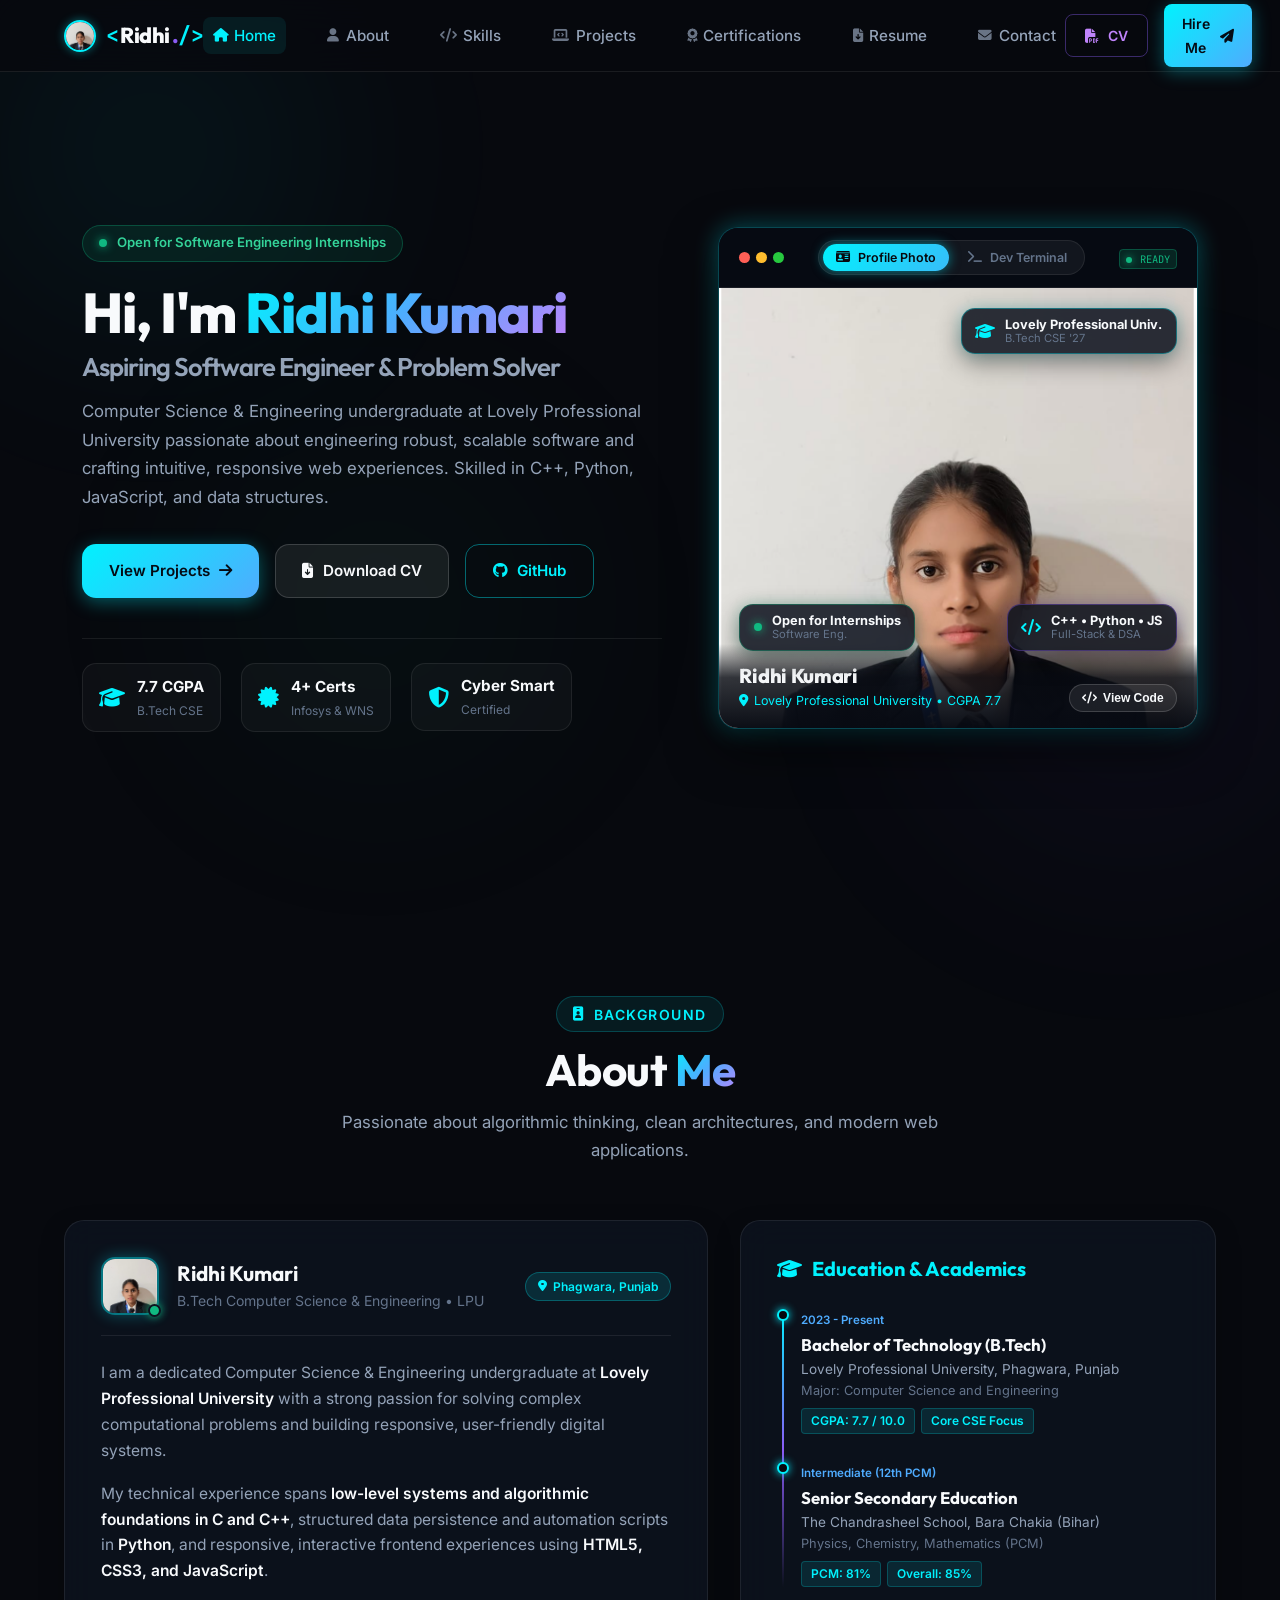
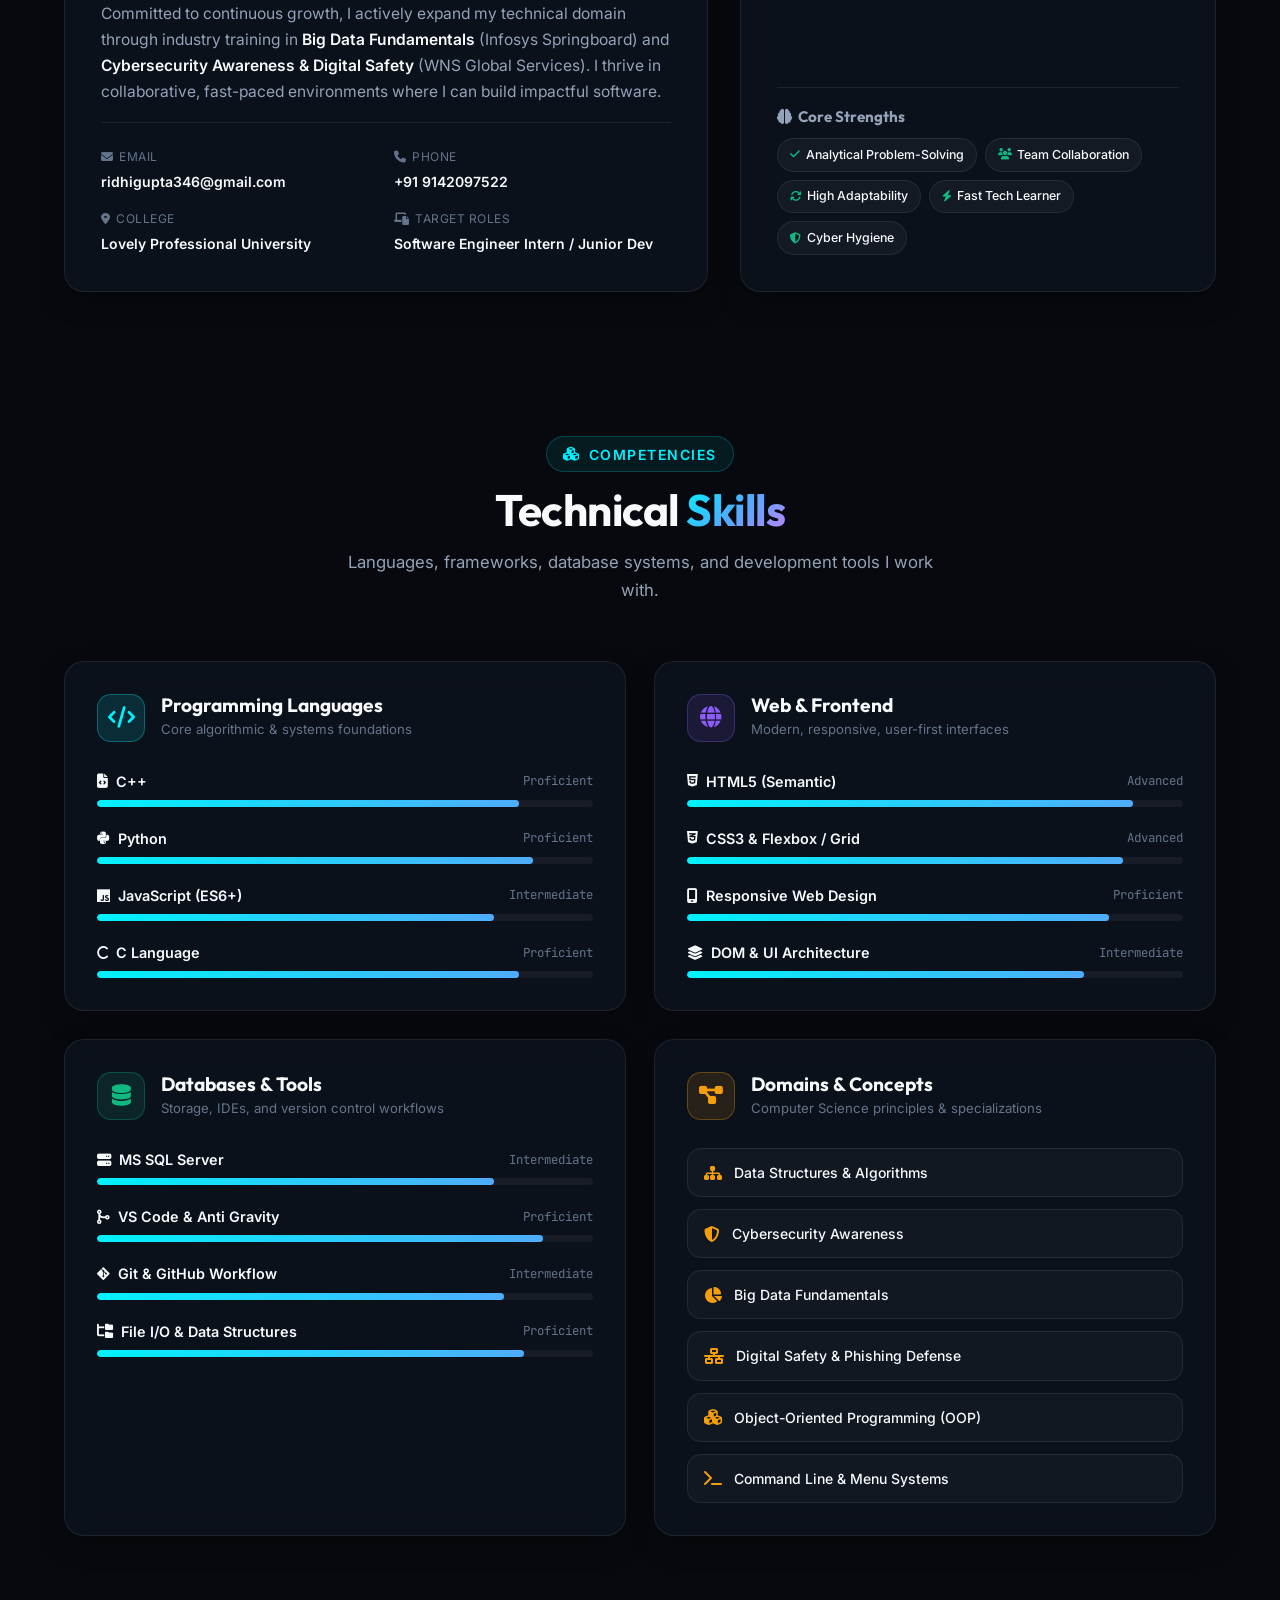
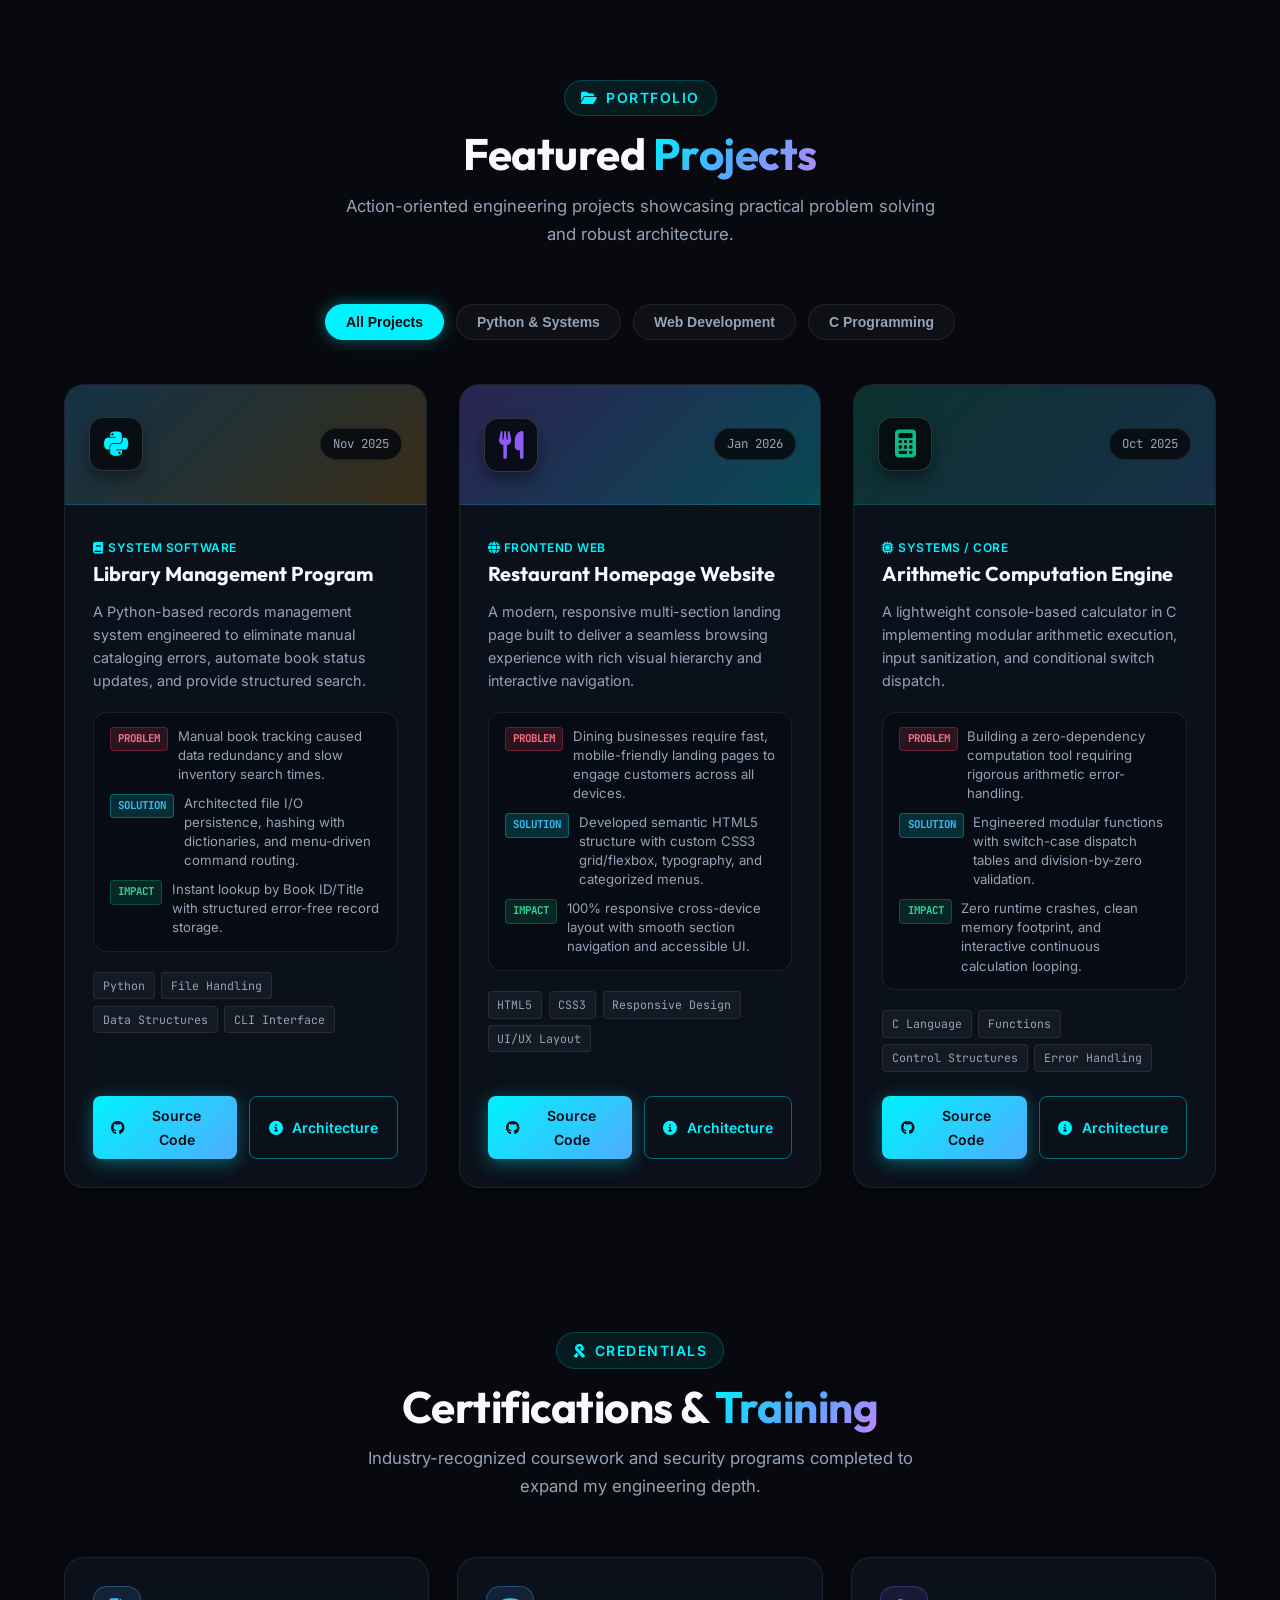
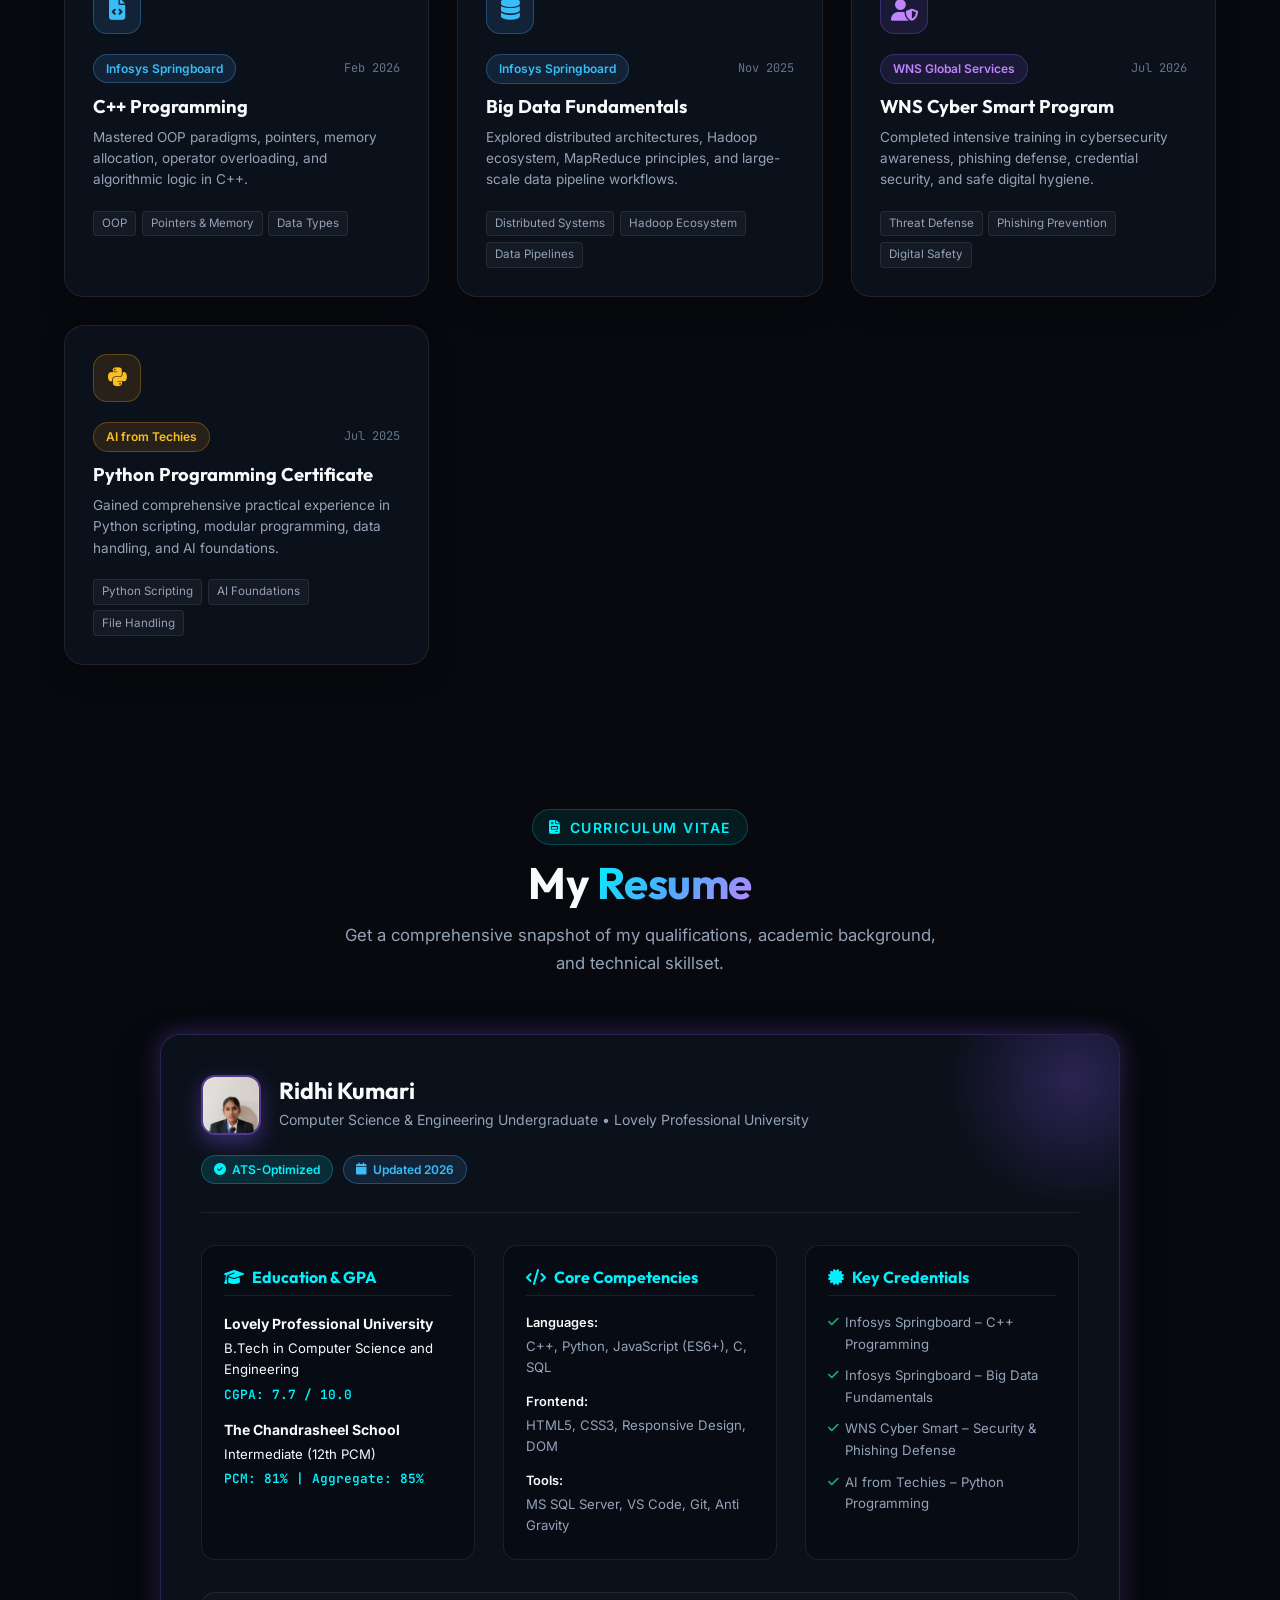
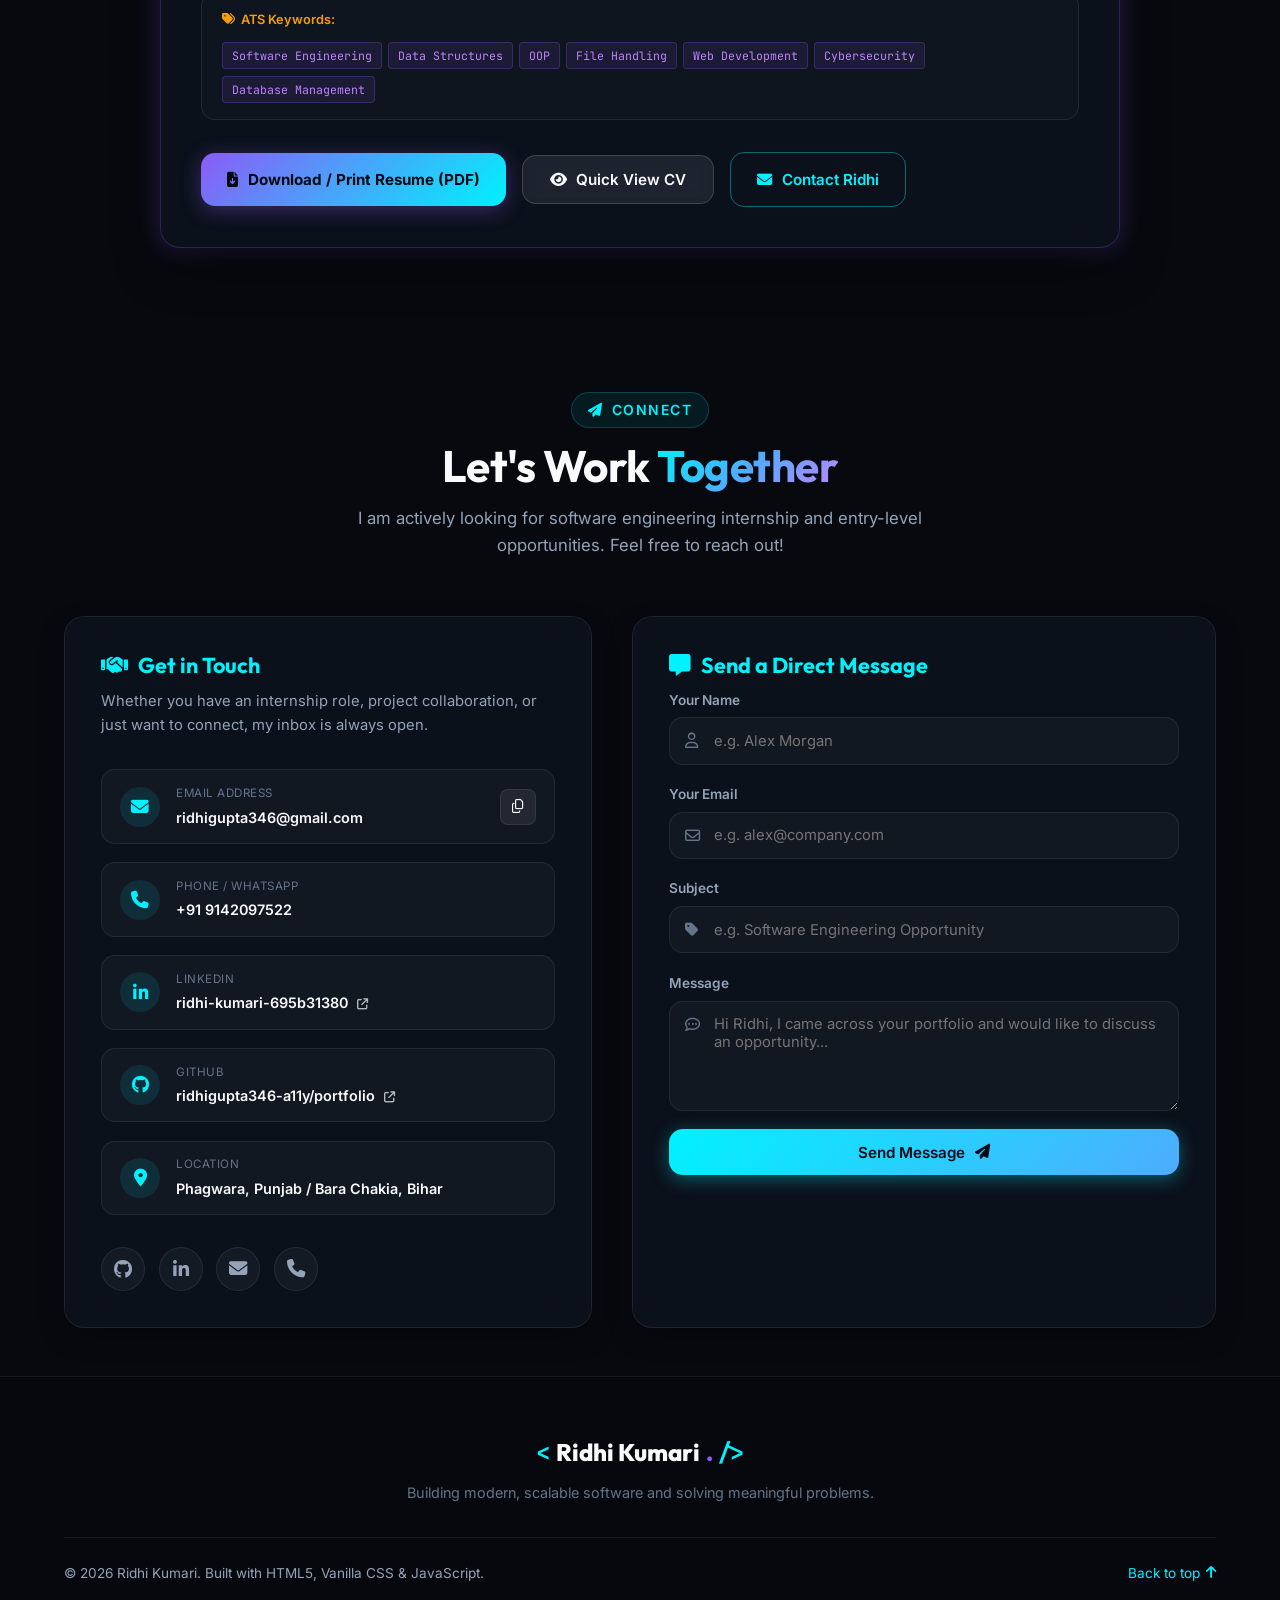
==== index.html @ 514bfafe "Add files via upload" ====
<!DOCTYPE html>
<html lang="en">
<head>
  <meta charset="UTF-8" />
  <meta name="viewport" content="width=device-width, initial-scale=1.0" />
  <title>Ridhi Kumari | Software Engineer & CSE Undergraduate</title>
  <meta name="description" content="Portfolio of Ridhi Kumari - Computer Science & Engineering student, Full-Stack Developer, and Problem Solver skilled in C++, Python, JavaScript, and Web Engineering." />
  <meta name="keywords" content="Ridhi Kumari, Software Engineer, Web Developer, CSE Portfolio, C++, Python, JavaScript, Lovely Professional University" />
  <meta name="author" content="Ridhi Kumari" />

  <!-- Open Graph Meta Tags -->
  <meta property="og:title" content="Ridhi Kumari | Software Engineer & CSE Undergraduate" />
  <meta property="og:description" content="Explore projects, skills, and certifications of Ridhi Kumari - Aspiring Software Engineer & Full-Stack Developer." />
  <meta property="og:type" content="website" />
  <meta property="og:url" content="https://github.com/ridhigupta346-a11y/portfolio" />

  <!-- Google Fonts: Inter, Outfit, JetBrains Mono -->
  <link rel="preconnect" href="https://fonts.googleapis.com" />
  <link rel="preconnect" href="https://fonts.gstatic.com" crossorigin />
  <link href="https://fonts.googleapis.com/css2?family=Inter:wght@300;400;500;600;700&family=JetBrains+Mono:wght@400;500;600&family=Outfit:wght@500;600;700;800&display=swap" rel="stylesheet" />

  <!-- Font Awesome Icons for Tech & UI -->
  <link rel="stylesheet" href="https://cdnjs.cloudflare.com/ajax/libs/font-awesome/6.5.1/css/all.min.css" />

  <!-- Main Stylesheet -->
  <link rel="stylesheet" href="styles.css" />
</head>
<body>
  <!-- Ambient Gradient Background Glows -->
  <div class="ambient-glow glow-1"></div>
  <div class="ambient-glow glow-2"></div>
  <div class="ambient-glow glow-3"></div>

  <!-- Header / Navigation -->
  <header class="header" id="header">
    <nav class="nav container">
      <a href="#hero" class="nav-logo">
        <div class="nav-avatar-wrap">
          <img src="ridhi-profile.png" alt="Ridhi Kumari" class="nav-logo-avatar" />
        </div>
        <span class="logo-bracket">&lt;</span>
        <span class="logo-name">Ridhi</span>
        <span class="logo-dot">.</span>
        <span class="logo-bracket">/&gt;</span>
      </a>

      <div class="nav-menu" id="nav-menu">
        <ul class="nav-list">
          <li class="nav-item"><a href="#hero" class="nav-link active"><i class="fa-solid fa-house"></i> Home</a></li>
          <li class="nav-item"><a href="#about" class="nav-link"><i class="fa-solid fa-user"></i> About</a></li>
          <li class="nav-item"><a href="#skills" class="nav-link"><i class="fa-solid fa-code"></i> Skills</a></li>
          <li class="nav-item"><a href="#projects" class="nav-link"><i class="fa-solid fa-laptop-code"></i> Projects</a></li>
          <li class="nav-item"><a href="#certifications" class="nav-link"><i class="fa-solid fa-award"></i> Certifications</a></li>
          <li class="nav-item"><a href="#resume" class="nav-link"><i class="fa-solid fa-file-arrow-down"></i> Resume</a></li>
          <li class="nav-item"><a href="#contact" class="nav-link"><i class="fa-solid fa-envelope"></i> Contact</a></li>
        </ul>
        <div class="nav-close" id="nav-close">
          <i class="fa-solid fa-xmark"></i>
        </div>
      </div>

      <div class="nav-actions">
        <a href="#resume" class="btn btn-sm btn-outline nav-resume-btn">
          <i class="fa-solid fa-file-pdf"></i>
          <span>CV</span>
        </a>
        <a href="#contact" class="btn btn-sm btn-primary header-cta">
          <span>Hire Me</span>
          <i class="fa-solid fa-paper-plane"></i>
        </a>
        <button class="nav-toggle" id="nav-toggle" aria-label="Toggle navigation">
          <i class="fa-solid fa-bars-staggered"></i>
        </button>
      </div>
    </nav>
  </header>

  <main id="main">
    <!-- Hero Section -->
    <section class="hero section" id="hero">
      <div class="container hero-container grid">
        <div class="hero-content">
          <div class="hero-badge animate-fade-in">
            <span class="pulse-dot"></span>
            <span>Open for Software Engineering Internships</span>
          </div>

          <h1 class="hero-title animate-fade-in-up">
            Hi, I'm <span class="gradient-text">Ridhi Kumari</span><br />
            <span class="hero-subtitle">Aspiring Software Engineer & Problem Solver</span>
          </h1>

          <p class="hero-description animate-fade-in-up delay-1">
            Computer Science & Engineering undergraduate at Lovely Professional University passionate about engineering robust, scalable software and crafting intuitive, responsive web experiences. Skilled in C++, Python, JavaScript, and data structures.
          </p>

          <div class="hero-cta-group animate-fade-in-up delay-2">
            <a href="#projects" class="btn btn-primary">
              <span>View Projects</span>
              <i class="fa-solid fa-arrow-right"></i>
            </a>
            <a href="#resume" class="btn btn-secondary">
              <i class="fa-solid fa-file-arrow-down"></i>
              <span>Download CV</span>
            </a>
            <a href="https://github.com/ridhigupta346-a11y/portfolio" target="_blank" rel="noopener noreferrer" class="btn btn-outline">
              <i class="fa-brands fa-github"></i>
              <span>GitHub</span>
            </a>
          </div>

          <!-- Quick Stat Mini-Cards -->
          <div class="hero-stats-strip animate-fade-in-up delay-3">
            <div class="stat-pill">
              <i class="fa-solid fa-graduation-cap"></i>
              <div>
                <strong>7.7 CGPA</strong>
                <span>B.Tech CSE</span>
              </div>
            </div>
            <div class="stat-pill">
              <i class="fa-solid fa-certificate"></i>
              <div>
                <strong>4+ Certs</strong>
                <span>Infosys & WNS</span>
              </div>
            </div>
            <div class="stat-pill">
              <i class="fa-solid fa-shield-halved"></i>
              <div>
                <strong>Cyber Smart</strong>
                <span>Certified</span>
              </div>
            </div>
          </div>
        </div>

        <!-- Hero Interactive Showcase: Profile Photo & Dev Terminal -->
        <div class="hero-visual animate-fade-in-right">
          <div class="hero-showcase-container glass-panel">
            <div class="showcase-header">
              <div class="terminal-dots">
                <span class="dot red"></span>
                <span class="dot yellow"></span>
                <span class="dot green"></span>
              </div>
              <div class="showcase-tabs" role="tablist">
                <button class="showcase-tab-btn active" id="tab-btn-photo" type="button" role="tab" aria-selected="true" aria-controls="tab-content-photo">
                  <i class="fa-solid fa-id-card"></i> Profile Photo
                </button>
                <button class="showcase-tab-btn" id="tab-btn-code" type="button" role="tab" aria-selected="false" aria-controls="tab-content-code">
                  <i class="fa-solid fa-terminal"></i> Dev Terminal
                </button>
              </div>
              <div class="terminal-action">
                <span class="status-indicator"><span class="pulse-dot-sm"></span> READY</span>
              </div>
            </div>

            <!-- Tab 1: Profile Photo Presentation (Active by default) -->
            <div class="showcase-tab-content active" id="tab-content-photo" role="tabpanel">
              <div class="hero-portrait-frame">
                <div class="portrait-glow-halo"></div>
                <img 
                  src="ridhi-profile.png" 
                  alt="Ridhi Kumari - Computer Science & Engineering Undergraduate at Lovely Professional University" 
                  class="hero-portrait-img"
                  fetchpriority="high"
                  width="483"
                  height="822"
                />

                <!-- Floating Badges -->
                <div class="hero-float-badge badge-top-right">
                  <i class="fa-solid fa-graduation-cap"></i>
                  <div>
                    <strong>Lovely Professional Univ.</strong>
                    <span>B.Tech CSE '27</span>
                  </div>
                </div>

                <div class="hero-float-badge badge-bottom-left">
                  <span class="pulse-dot"></span>
                  <div>
                    <strong>Open for Internships</strong>
                    <span>Software Eng.</span>
                  </div>
                </div>

                <div class="hero-float-badge badge-bottom-right">
                  <i class="fa-solid fa-code"></i>
                  <div>
                    <strong>C++ • Python • JS</strong>
                    <span>Full-Stack & DSA</span>
                  </div>
                </div>

                <!-- Bottom Gradient Nameplate -->
                <div class="portrait-bottom-info">
                  <div class="portrait-info-text">
                    <h3 class="portrait-name">Ridhi Kumari</h3>
                    <p class="portrait-subtitle"><i class="fa-solid fa-location-dot"></i> Lovely Professional University • CGPA 7.7</p>
                  </div>
                  <div class="portrait-actions">
                    <button type="button" class="btn-switch-terminal" id="btn-quick-terminal" title="Switch to Dev Terminal">
                      <i class="fa-solid fa-code"></i> <span>View Code</span>
                    </button>
                  </div>
                </div>
              </div>
            </div>

            <!-- Tab 2: Terminal Card -->
            <div class="showcase-tab-content" id="tab-content-code" role="tabpanel">
              <div class="terminal-body">
                <div class="code-line"><span class="code-keyword">class</span> <span class="code-class">SoftwareEngineer</span>:</div>
                <div class="code-line indent-1"><span class="code-keyword">def</span> <span class="code-func">__init__</span>(<span class="code-param">self</span>):</div>
                <div class="code-line indent-2"><span class="code-param">self</span>.name = <span class="code-str">"Ridhi Kumari"</span></div>
                <div class="code-line indent-2"><span class="code-param">self</span>.role = <span class="code-str">"CSE Undergrad & Dev"</span></div>
                <div class="code-line indent-2"><span class="code-param">self</span>.university = <span class="code-str">"Lovely Professional University"</span></div>
                <div class="code-line indent-2"><span class="code-param">self</span>.cgpa = <span class="code-num">7.7</span></div>
                <div class="code-line indent-2"><span class="code-param">self</span>.core_stack = [</div>
                <div class="code-line indent-3"><span class="code-str">"C++"</span>, <span class="code-str">"Python"</span>, <span class="code-str">"JavaScript"</span>, <span class="code-str">"C"</span>, <span class="code-str">"SQL"</span></div>
                <div class="code-line indent-2">]</div>
                <div class="code-line indent-2"><span class="code-param">self</span>.interests = [</div>
                <div class="code-line indent-3"><span class="code-str">"Full-Stack Web"</span>, <span class="code-str">"Data Structures"</span>, <span class="code-str">"Cybersecurity"</span></div>
                <div class="code-line indent-2">]</div>
                <div class="code-line indent-2"><span class="code-param">self</span>.open_for_work = <span class="code-bool">True</span></div>
                <br />
                <div class="code-line indent-1"><span class="code-keyword">def</span> <span class="code-func">get_status</span>(<span class="code-param">self</span>):</div>
                <div class="code-line indent-2"><span class="code-keyword">return</span> <span class="code-str">"Building scalable solutions & ready to make an impact!"</span></div>
                <br />
                <div class="code-line"><span class="code-comment"># Output:</span></div>
                <div class="terminal-output">
                  <span class="terminal-prompt">&gt;&gt;&gt;</span> <span class="typing-text" id="typing-text">Ridhi.get_status()</span>
                </div>
              </div>
            </div>
          </div>
        </div>
      </div>
    </section>

    <!-- About Me Section -->
    <section class="about section" id="about">
      <div class="container">
        <div class="section-header text-center">
          <span class="section-subtitle"><i class="fa-solid fa-id-badge"></i> Background</span>
          <h2 class="section-title">About <span class="gradient-text">Me</span></h2>
          <p class="section-desc">Passionate about algorithmic thinking, clean architectures, and modern web applications.</p>
        </div>

        <div class="about-container grid">
          <!-- About Text Story -->
          <div class="about-card glass-panel">
            <div class="about-header-highlight">
              <div class="about-avatar-wrapper">
                <div class="about-avatar-img-wrap">
                  <img src="ridhi-profile.png" alt="Ridhi Kumari" class="about-avatar-img" loading="lazy" />
                  <span class="avatar-status-badge" title="Open to Opportunities"></span>
                </div>
                <div>
                  <h3 class="about-name">Ridhi Kumari</h3>
                  <p class="about-tagline">B.Tech Computer Science & Engineering • LPU</p>
                </div>
              </div>
              <span class="badge badge-accent"><i class="fa-solid fa-location-dot"></i> Phagwara, Punjab</span>
            </div>

            <div class="about-text">
              <p>
                I am a dedicated Computer Science & Engineering undergraduate at <strong>Lovely Professional University</strong> with a strong passion for solving complex computational problems and building responsive, user-friendly digital systems.
              </p>
              <p>
                My technical experience spans <strong>low-level systems and algorithmic foundations in C and C++</strong>, structured data persistence and automation scripts in <strong>Python</strong>, and responsive, interactive frontend experiences using <strong>HTML5, CSS3, and JavaScript</strong>.
              </p>
              <p>
                Committed to continuous growth, I actively expand my technical domain through industry training in <strong>Big Data Fundamentals</strong> (Infosys Springboard) and <strong>Cybersecurity Awareness & Digital Safety</strong> (WNS Global Services). I thrive in collaborative, fast-paced environments where I can build impactful software.
              </p>
            </div>

            <div class="about-meta-grid">
              <div class="meta-item">
                <span class="meta-label"><i class="fa-solid fa-envelope"></i> Email</span>
                <span class="meta-val">ridhigupta346@gmail.com</span>
              </div>
              <div class="meta-item">
                <span class="meta-label"><i class="fa-solid fa-phone"></i> Phone</span>
                <span class="meta-val">+91 9142097522</span>
              </div>
              <div class="meta-item">
                <span class="meta-label"><i class="fa-solid fa-location-dot"></i> College</span>
                <span class="meta-val">Lovely Professional University</span>
              </div>
              <div class="meta-item">
                <span class="meta-label"><i class="fa-solid fa-laptop-file"></i> Target Roles</span>
                <span class="meta-val">Software Engineer Intern / Junior Dev</span>
              </div>
            </div>
          </div>

          <!-- Education & Academic Track Card -->
          <div class="education-card glass-panel">
            <h3 class="card-heading"><i class="fa-solid fa-graduation-cap"></i> Education & Academics</h3>

            <div class="timeline">
              <!-- LPU -->
              <div class="timeline-item">
                <div class="timeline-dot"></div>
                <div class="timeline-content">
                  <div class="timeline-badge">2023 - Present</div>
                  <h4 class="timeline-title">Bachelor of Technology (B.Tech)</h4>
                  <p class="timeline-institution">Lovely Professional University, Phagwara, Punjab</p>
                  <p class="timeline-major">Major: Computer Science and Engineering</p>
                  <div class="timeline-highlight">
                    <span class="pill-highlight">CGPA: 7.7 / 10.0</span>
                    <span class="pill-highlight">Core CSE Focus</span>
                  </div>
                </div>
              </div>

              <!-- School -->
              <div class="timeline-item">
                <div class="timeline-dot"></div>
                <div class="timeline-content">
                  <div class="timeline-badge">Intermediate (12th PCM)</div>
                  <h4 class="timeline-title">Senior Secondary Education</h4>
                  <p class="timeline-institution">The Chandrasheel School, Bara Chakia (Bihar)</p>
                  <p class="timeline-major">Physics, Chemistry, Mathematics (PCM)</p>
                  <div class="timeline-highlight">
                    <span class="pill-highlight">PCM: 81%</span>
                    <span class="pill-highlight">Overall: 85%</span>
                  </div>
                </div>
              </div>
            </div>

            <!-- Soft Skills Pills -->
            <div class="soft-skills-section">
              <h4 class="subheading"><i class="fa-solid fa-brain"></i> Core Strengths</h4>
              <div class="pill-group">
                <span class="skill-pill"><i class="fa-solid fa-check"></i> Analytical Problem-Solving</span>
                <span class="skill-pill"><i class="fa-solid fa-users"></i> Team Collaboration</span>
                <span class="skill-pill"><i class="fa-solid fa-arrows-rotate"></i> High Adaptability</span>
                <span class="skill-pill"><i class="fa-solid fa-bolt"></i> Fast Tech Learner</span>
                <span class="skill-pill"><i class="fa-solid fa-shield-halved"></i> Cyber Hygiene</span>
              </div>
            </div>
          </div>
        </div>
      </div>
    </section>

    <!-- Tech Stack Section -->
    <section class="skills section" id="skills">
      <div class="container">
        <div class="section-header text-center">
          <span class="section-subtitle"><i class="fa-solid fa-cubes"></i> Competencies</span>
          <h2 class="section-title">Technical <span class="gradient-text">Skills</span></h2>
          <p class="section-desc">Languages, frameworks, database systems, and development tools I work with.</p>
        </div>

        <div class="skills-grid">
          <!-- Programming Languages -->
          <div class="skill-category-card glass-panel">
            <div class="category-header">
              <div class="category-icon icon-cyan">
                <i class="fa-solid fa-code"></i>
              </div>
              <div>
                <h3 class="category-title">Programming Languages</h3>
                <p class="category-desc">Core algorithmic & systems foundations</p>
              </div>
            </div>

            <div class="skill-items">
              <div class="skill-item">
                <div class="skill-info">
                  <span class="skill-name"><i class="fa-solid fa-file-code"></i> C++</span>
                  <span class="skill-level">Proficient</span>
                </div>
                <div class="skill-progress-bg">
                  <div class="skill-progress-bar" style="width: 85%;"></div>
                </div>
              </div>

              <div class="skill-item">
                <div class="skill-info">
                  <span class="skill-name"><i class="fa-brands fa-python"></i> Python</span>
                  <span class="skill-level">Proficient</span>
                </div>
                <div class="skill-progress-bg">
                  <div class="skill-progress-bar" style="width: 88%;"></div>
                </div>
              </div>

              <div class="skill-item">
                <div class="skill-info">
                  <span class="skill-name"><i class="fa-brands fa-js"></i> JavaScript (ES6+)</span>
                  <span class="skill-level">Intermediate</span>
                </div>
                <div class="skill-progress-bg">
                  <div class="skill-progress-bar" style="width: 80%;"></div>
                </div>
              </div>

              <div class="skill-item">
                <div class="skill-info">
                  <span class="skill-name"><i class="fa-solid fa-c"></i> C Language</span>
                  <span class="skill-level">Proficient</span>
                </div>
                <div class="skill-progress-bg">
                  <div class="skill-progress-bar" style="width: 85%;"></div>
                </div>
              </div>
            </div>
          </div>

          <!-- Web Development & UI/UX -->
          <div class="skill-category-card glass-panel">
            <div class="category-header">
              <div class="category-icon icon-violet">
                <i class="fa-solid fa-globe"></i>
              </div>
              <div>
                <h3 class="category-title">Web & Frontend</h3>
                <p class="category-desc">Modern, responsive, user-first interfaces</p>
              </div>
            </div>

            <div class="skill-items">
              <div class="skill-item">
                <div class="skill-info">
                  <span class="skill-name"><i class="fa-brands fa-html5"></i> HTML5 (Semantic)</span>
                  <span class="skill-level">Advanced</span>
                </div>
                <div class="skill-progress-bg">
                  <div class="skill-progress-bar" style="width: 90%;"></div>
                </div>
              </div>

              <div class="skill-item">
                <div class="skill-info">
                  <span class="skill-name"><i class="fa-brands fa-css3-alt"></i> CSS3 & Flexbox / Grid</span>
                  <span class="skill-level">Advanced</span>
                </div>
                <div class="skill-progress-bg">
                  <div class="skill-progress-bar" style="width: 88%;"></div>
                </div>
              </div>

              <div class="skill-item">
                <div class="skill-info">
                  <span class="skill-name"><i class="fa-solid fa-mobile-screen"></i> Responsive Web Design</span>
                  <span class="skill-level">Proficient</span>
                </div>
                <div class="skill-progress-bg">
                  <div class="skill-progress-bar" style="width: 85%;"></div>
                </div>
              </div>

              <div class="skill-item">
                <div class="skill-info">
                  <span class="skill-name"><i class="fa-solid fa-layer-group"></i> DOM & UI Architecture</span>
                  <span class="skill-level">Intermediate</span>
                </div>
                <div class="skill-progress-bg">
                  <div class="skill-progress-bar" style="width: 80%;"></div>
                </div>
              </div>
            </div>
          </div>

          <!-- Database & Developer Tools -->
          <div class="skill-category-card glass-panel">
            <div class="category-header">
              <div class="category-icon icon-emerald">
                <i class="fa-solid fa-database"></i>
              </div>
              <div>
                <h3 class="category-title">Databases & Tools</h3>
                <p class="category-desc">Storage, IDEs, and version control workflows</p>
              </div>
            </div>

            <div class="skill-items">
              <div class="skill-item">
                <div class="skill-info">
                  <span class="skill-name"><i class="fa-solid fa-server"></i> MS SQL Server</span>
                  <span class="skill-level">Intermediate</span>
                </div>
                <div class="skill-progress-bg">
                  <div class="skill-progress-bar" style="width: 80%;"></div>
                </div>
              </div>

              <div class="skill-item">
                <div class="skill-info">
                  <span class="skill-name"><i class="fa-solid fa-code-merge"></i> VS Code & Anti Gravity</span>
                  <span class="skill-level">Proficient</span>
                </div>
                <div class="skill-progress-bg">
                  <div class="skill-progress-bar" style="width: 90%;"></div>
                </div>
              </div>

              <div class="skill-item">
                <div class="skill-info">
                  <span class="skill-name"><i class="fa-brands fa-git-alt"></i> Git & GitHub Workflow</span>
                  <span class="skill-level">Intermediate</span>
                </div>
                <div class="skill-progress-bg">
                  <div class="skill-progress-bar" style="width: 82%;"></div>
                </div>
              </div>

              <div class="skill-item">
                <div class="skill-info">
                  <span class="skill-name"><i class="fa-solid fa-folder-tree"></i> File I/O & Data Structures</span>
                  <span class="skill-level">Proficient</span>
                </div>
                <div class="skill-progress-bg">
                  <div class="skill-progress-bar" style="width: 86%;"></div>
                </div>
              </div>
            </div>
          </div>

          <!-- Core CS Domains & Knowledge Areas -->
          <div class="skill-category-card glass-panel">
            <div class="category-header">
              <div class="category-icon icon-amber">
                <i class="fa-solid fa-diagram-project"></i>
              </div>
              <div>
                <h3 class="category-title">Domains & Concepts</h3>
                <p class="category-desc">Computer Science principles & specializations</p>
              </div>
            </div>

            <div class="domain-badges">
              <div class="domain-chip"><i class="fa-solid fa-sitemap"></i> Data Structures & Algorithms</div>
              <div class="domain-chip"><i class="fa-solid fa-shield-halved"></i> Cybersecurity Awareness</div>
              <div class="domain-chip"><i class="fa-solid fa-chart-pie"></i> Big Data Fundamentals</div>
              <div class="domain-chip"><i class="fa-solid fa-network-wired"></i> Digital Safety & Phishing Defense</div>
              <div class="domain-chip"><i class="fa-solid fa-cubes"></i> Object-Oriented Programming (OOP)</div>
              <div class="domain-chip"><i class="fa-solid fa-terminal"></i> Command Line & Menu Systems</div>
            </div>
          </div>
        </div>
      </div>
    </section>

    <!-- Featured Projects Section -->
    <section class="projects section" id="projects">
      <div class="container">
        <div class="section-header text-center">
          <span class="section-subtitle"><i class="fa-solid fa-folder-open"></i> Portfolio</span>
          <h2 class="section-title">Featured <span class="gradient-text">Projects</span></h2>
          <p class="section-desc">Action-oriented engineering projects showcasing practical problem solving and robust architecture.</p>
        </div>

        <!-- Project Filter Buttons -->
        <div class="project-filters">
          <button class="filter-btn active" data-filter="all">All Projects</button>
          <button class="filter-btn" data-filter="python">Python & Systems</button>
          <button class="filter-btn" data-filter="web">Web Development</button>
          <button class="filter-btn" data-filter="c">C Programming</button>
        </div>

        <div class="projects-grid">
          <!-- Project 1: Library Management Program -->
          <article class="project-card glass-panel" data-category="python">
            <div class="project-banner banner-python">
              <div class="project-icon-badge">
                <i class="fa-brands fa-python"></i>
              </div>
              <div class="project-date">Nov 2025</div>
            </div>

            <div class="project-content">
              <div class="project-header">
                <span class="project-type"><i class="fa-solid fa-book"></i> System Software</span>
                <h3 class="project-title">Library Management Program</h3>
              </div>

              <p class="project-summary">
                A Python-based records management system engineered to eliminate manual cataloging errors, automate book status updates, and provide structured search.
              </p>

              <!-- STAR Problem & Solution breakdown -->
              <div class="project-details-box">
                <div class="detail-row">
                  <span class="detail-tag tag-problem">Problem</span>
                  <span class="detail-text">Manual book tracking caused data redundancy and slow inventory search times.</span>
                </div>
                <div class="detail-row">
                  <span class="detail-tag tag-solution">Solution</span>
                  <span class="detail-text">Architected file I/O persistence, hashing with dictionaries, and menu-driven command routing.</span>
                </div>
                <div class="detail-row">
                  <span class="detail-tag tag-impact">Impact</span>
                  <span class="detail-text">Instant lookup by Book ID/Title with structured error-free record storage.</span>
                </div>
              </div>

              <div class="project-tags">
                <span class="tag">Python</span>
                <span class="tag">File Handling</span>
                <span class="tag">Data Structures</span>
                <span class="tag">CLI Interface</span>
              </div>

              <div class="project-actions">
                <a href="https://github.com/ridhigupta346-a11y/portfolio" target="_blank" rel="noopener noreferrer" class="btn btn-sm btn-primary">
                  <i class="fa-brands fa-github"></i>
                  <span>Source Code</span>
                </a>
                <button class="btn btn-sm btn-outline modal-trigger" data-modal="modal-library">
                  <i class="fa-solid fa-circle-info"></i>
                  <span>Architecture</span>
                </button>
              </div>
            </div>
          </article>

          <!-- Project 2: Restaurant Homepage Website -->
          <article class="project-card glass-panel" data-category="web">
            <div class="project-banner banner-web">
              <div class="project-icon-badge">
                <i class="fa-solid fa-utensils"></i>
              </div>
              <div class="project-date">Jan 2026</div>
            </div>

            <div class="project-content">
              <div class="project-header">
                <span class="project-type"><i class="fa-solid fa-globe"></i> Frontend Web</span>
                <h3 class="project-title">Restaurant Homepage Website</h3>
              </div>

              <p class="project-summary">
                A modern, responsive multi-section landing page built to deliver a seamless browsing experience with rich visual hierarchy and interactive navigation.
              </p>

              <!-- STAR Problem & Solution breakdown -->
              <div class="project-details-box">
                <div class="detail-row">
                  <span class="detail-tag tag-problem">Problem</span>
                  <span class="detail-text">Dining businesses require fast, mobile-friendly landing pages to engage customers across all devices.</span>
                </div>
                <div class="detail-row">
                  <span class="detail-tag tag-solution">Solution</span>
                  <span class="detail-text">Developed semantic HTML5 structure with custom CSS3 grid/flexbox, typography, and categorized menus.</span>
                </div>
                <div class="detail-row">
                  <span class="detail-tag tag-impact">Impact</span>
                  <span class="detail-text">100% responsive cross-device layout with smooth section navigation and accessible UI.</span>
                </div>
              </div>

              <div class="project-tags">
                <span class="tag">HTML5</span>
                <span class="tag">CSS3</span>
                <span class="tag">Responsive Design</span>
                <span class="tag">UI/UX Layout</span>
              </div>

              <div class="project-actions">
                <a href="https://github.com/ridhigupta346-a11y/portfolio" target="_blank" rel="noopener noreferrer" class="btn btn-sm btn-primary">
                  <i class="fa-brands fa-github"></i>
                  <span>Source Code</span>
                </a>
                <button class="btn btn-sm btn-outline modal-trigger" data-modal="modal-restaurant">
                  <i class="fa-solid fa-circle-info"></i>
                  <span>Architecture</span>
                </button>
              </div>
            </div>
          </article>

          <!-- Project 3: Simple Calculator in C -->
          <article class="project-card glass-panel" data-category="c">
            <div class="project-banner banner-c">
              <div class="project-icon-badge">
                <i class="fa-solid fa-calculator"></i>
              </div>
              <div class="project-date">Oct 2025</div>
            </div>

            <div class="project-content">
              <div class="project-header">
                <span class="project-type"><i class="fa-solid fa-microchip"></i> Systems / Core</span>
                <h3 class="project-title">Arithmetic Computation Engine</h3>
              </div>

              <p class="project-summary">
                A lightweight console-based calculator in C implementing modular arithmetic execution, input sanitization, and conditional switch dispatch.
              </p>

              <!-- STAR Problem & Solution breakdown -->
              <div class="project-details-box">
                <div class="detail-row">
                  <span class="detail-tag tag-problem">Problem</span>
                  <span class="detail-text">Building a zero-dependency computation tool requiring rigorous arithmetic error-handling.</span>
                </div>
                <div class="detail-row">
                  <span class="detail-tag tag-solution">Solution</span>
                  <span class="detail-text">Engineered modular functions with switch-case dispatch tables and division-by-zero validation.</span>
                </div>
                <div class="detail-row">
                  <span class="detail-tag tag-impact">Impact</span>
                  <span class="detail-text">Zero runtime crashes, clean memory footprint, and interactive continuous calculation looping.</span>
                </div>
              </div>

              <div class="project-tags">
                <span class="tag">C Language</span>
                <span class="tag">Functions</span>
                <span class="tag">Control Structures</span>
                <span class="tag">Error Handling</span>
              </div>

              <div class="project-actions">
                <a href="https://github.com/ridhigupta346-a11y/portfolio" target="_blank" rel="noopener noreferrer" class="btn btn-sm btn-primary">
                  <i class="fa-brands fa-github"></i>
                  <span>Source Code</span>
                </a>
                <button class="btn btn-sm btn-outline modal-trigger" data-modal="modal-calculator">
                  <i class="fa-solid fa-circle-info"></i>
                  <span>Architecture</span>
                </button>
              </div>
            </div>
          </article>
        </div>
      </div>
    </section>

    <!-- Certifications & Training Section -->
    <section class="certifications section" id="certifications">
      <div class="container">
        <div class="section-header text-center">
          <span class="section-subtitle"><i class="fa-solid fa-ribbon"></i> Credentials</span>
          <h2 class="section-title">Certifications & <span class="gradient-text">Training</span></h2>
          <p class="section-desc">Industry-recognized coursework and security programs completed to expand my engineering depth.</p>
        </div>

        <div class="cert-grid">
          <!-- Cert 1: Infosys C++ -->
          <div class="cert-card glass-panel">
            <div class="cert-icon-wrapper cert-infosys">
              <i class="fa-solid fa-file-code"></i>
            </div>
            <div class="cert-details">
              <div class="cert-badge-date">
                <span class="badge badge-infosys">Infosys Springboard</span>
                <span class="cert-date">Feb 2026</span>
              </div>
              <h3 class="cert-title">C++ Programming</h3>
              <p class="cert-desc">Mastered OOP paradigms, pointers, memory allocation, operator overloading, and algorithmic logic in C++.</p>
              <div class="cert-skill-tags">
                <span>OOP</span>
                <span>Pointers & Memory</span>
                <span>Data Types</span>
              </div>
            </div>
          </div>

          <!-- Cert 2: Infosys Big Data -->
          <div class="cert-card glass-panel">
            <div class="cert-icon-wrapper cert-infosys">
              <i class="fa-solid fa-database"></i>
            </div>
            <div class="cert-details">
              <div class="cert-badge-date">
                <span class="badge badge-infosys">Infosys Springboard</span>
                <span class="cert-date">Nov 2025</span>
              </div>
              <h3 class="cert-title">Big Data Fundamentals</h3>
              <p class="cert-desc">Explored distributed architectures, Hadoop ecosystem, MapReduce principles, and large-scale data pipeline workflows.</p>
              <div class="cert-skill-tags">
                <span>Distributed Systems</span>
                <span>Hadoop Ecosystem</span>
                <span>Data Pipelines</span>
              </div>
            </div>
          </div>

          <!-- Cert 3: WNS Cyber Smart -->
          <div class="cert-card glass-panel">
            <div class="cert-icon-wrapper cert-wns">
              <i class="fa-solid fa-user-shield"></i>
            </div>
            <div class="cert-details">
              <div class="cert-badge-date">
                <span class="badge badge-wns">WNS Global Services</span>
                <span class="cert-date">Jul 2026</span>
              </div>
              <h3 class="cert-title">WNS Cyber Smart Program</h3>
              <p class="cert-desc">Completed intensive training in cybersecurity awareness, phishing defense, credential security, and safe digital hygiene.</p>
              <div class="cert-skill-tags">
                <span>Threat Defense</span>
                <span>Phishing Prevention</span>
                <span>Digital Safety</span>
              </div>
            </div>
          </div>

          <!-- Cert 4: Python AI from Techies -->
          <div class="cert-card glass-panel">
            <div class="cert-icon-wrapper cert-python">
              <i class="fa-brands fa-python"></i>
            </div>
            <div class="cert-details">
              <div class="cert-badge-date">
                <span class="badge badge-python">AI from Techies</span>
                <span class="cert-date">Jul 2025</span>
              </div>
              <h3 class="cert-title">Python Programming Certificate</h3>
              <p class="cert-desc">Gained comprehensive practical experience in Python scripting, modular programming, data handling, and AI foundations.</p>
              <div class="cert-skill-tags">
                <span>Python Scripting</span>
                <span>AI Foundations</span>
                <span>File Handling</span>
              </div>
            </div>
          </div>
        </div>
      </div>
    </section>

    <!-- Resume & CV Download Section -->
    <section class="resume-section section" id="resume">
      <div class="container">
        <div class="section-header text-center">
          <span class="section-subtitle"><i class="fa-solid fa-file-invoice"></i> Curriculum Vitae</span>
          <h2 class="section-title">My <span class="gradient-text">Resume</span></h2>
          <p class="section-desc">Get a comprehensive snapshot of my qualifications, academic background, and technical skillset.</p>
        </div>

        <div class="resume-container">
          <div class="resume-card glass-panel">
            <div class="resume-card-glow"></div>
            
            <div class="resume-card-header">
              <div class="resume-user-profile">
                <div class="resume-avatar-frame">
                  <img src="ridhi-profile.png" alt="Ridhi Kumari" class="resume-avatar-img" loading="lazy" />
                </div>
                <div>
                  <h3 class="resume-candidate-name">Ridhi Kumari</h3>
                  <p class="resume-candidate-role">Computer Science & Engineering Undergraduate • Lovely Professional University</p>
                </div>
              </div>
              <div class="resume-badge-group">
                <span class="badge badge-accent"><i class="fa-solid fa-check-circle"></i> ATS-Optimized</span>
                <span class="badge badge-infosys"><i class="fa-solid fa-calendar"></i> Updated 2026</span>
              </div>
            </div>

            <div class="resume-highlights-grid">
              <!-- Academic Column -->
              <div class="resume-col">
                <h4 class="resume-col-title"><i class="fa-solid fa-graduation-cap"></i> Education & GPA</h4>
                <div class="resume-item-mini">
                  <strong>Lovely Professional University</strong>
                  <span>B.Tech in Computer Science and Engineering</span>
                  <span class="resume-accent-text">CGPA: 7.7 / 10.0</span>
                </div>
                <div class="resume-item-mini">
                  <strong>The Chandrasheel School</strong>
                  <span>Intermediate (12th PCM)</span>
                  <span class="resume-accent-text">PCM: 81% | Aggregate: 85%</span>
                </div>
              </div>

              <!-- Core Stack Column -->
              <div class="resume-col">
                <h4 class="resume-col-title"><i class="fa-solid fa-code"></i> Core Competencies</h4>
                <div class="resume-skills-list">
                  <div class="resume-skill-row">
                    <span class="skill-type">Languages:</span>
                    <span class="skill-names">C++, Python, JavaScript (ES6+), C, SQL</span>
                  </div>
                  <div class="resume-skill-row">
                    <span class="skill-type">Frontend:</span>
                    <span class="skill-names">HTML5, CSS3, Responsive Design, DOM</span>
                  </div>
                  <div class="resume-skill-row">
                    <span class="skill-type">Tools:</span>
                    <span class="skill-names">MS SQL Server, VS Code, Git, Anti Gravity</span>
                  </div>
                </div>
              </div>

              <!-- Credentials & Training -->
              <div class="resume-col">
                <h4 class="resume-col-title"><i class="fa-solid fa-certificate"></i> Key Credentials</h4>
                <ul class="resume-bullets">
                  <li><i class="fa-solid fa-check"></i> Infosys Springboard – C++ Programming</li>
                  <li><i class="fa-solid fa-check"></i> Infosys Springboard – Big Data Fundamentals</li>
                  <li><i class="fa-solid fa-check"></i> WNS Cyber Smart – Security & Phishing Defense</li>
                  <li><i class="fa-solid fa-check"></i> AI from Techies – Python Programming</li>
                </ul>
              </div>
            </div>

            <!-- ATS Key Tags -->
            <div class="resume-ats-strip">
              <span class="ats-label"><i class="fa-solid fa-tags"></i> ATS Keywords:</span>
              <div class="ats-tags">
                <span class="ats-tag">Software Engineering</span>
                <span class="ats-tag">Data Structures</span>
                <span class="ats-tag">OOP</span>
                <span class="ats-tag">File Handling</span>
                <span class="ats-tag">Web Development</span>
                <span class="ats-tag">Cybersecurity</span>
                <span class="ats-tag">Database Management</span>
              </div>
            </div>

            <!-- Download & Action Buttons -->
            <div class="resume-card-actions">
              <a href="resume.html" target="_blank" class="btn btn-primary resume-btn-main">
                <i class="fa-solid fa-file-arrow-down"></i>
                <span>Download / Print Resume (PDF)</span>
              </a>
              <button class="btn btn-secondary modal-trigger" data-modal="modal-resume-view">
                <i class="fa-solid fa-eye"></i>
                <span>Quick View CV</span>
              </button>
              <a href="#contact" class="btn btn-outline">
                <i class="fa-solid fa-envelope"></i>
                <span>Contact Ridhi</span>
              </a>
            </div>
          </div>
        </div>
      </div>
    </section>

    <!-- Contact Section -->
    <section class="contact section" id="contact">
      <div class="container">
        <div class="section-header text-center">
          <span class="section-subtitle"><i class="fa-solid fa-paper-plane"></i> Connect</span>
          <h2 class="section-title">Let's Work <span class="gradient-text">Together</span></h2>
          <p class="section-desc">I am actively looking for software engineering internship and entry-level opportunities. Feel free to reach out!</p>
        </div>

        <div class="contact-container grid">
          <!-- Left: Contact Details & Quick Copy Card -->
          <div class="contact-info-card glass-panel">
            <h3 class="contact-card-title"><i class="fa-solid fa-handshake"></i> Get in Touch</h3>
            <p class="contact-card-desc">
              Whether you have an internship role, project collaboration, or just want to connect, my inbox is always open.
            </p>

            <div class="contact-links">
              <!-- Email Item with Copy Button -->
              <div class="contact-item">
                <div class="contact-icon">
                  <i class="fa-solid fa-envelope"></i>
                </div>
                <div class="contact-text">
                  <span class="contact-label">Email Address</span>
                  <a href="mailto:ridhigupta346@gmail.com" class="contact-value" id="email-text">ridhigupta346@gmail.com</a>
                </div>
                <button class="copy-btn" id="copy-email-btn" title="Copy email address" aria-label="Copy email">
                  <i class="fa-regular fa-copy"></i>
                  <span class="copy-tooltip" id="copy-tooltip">Copy</span>
                </button>
              </div>

              <!-- Phone Item -->
              <div class="contact-item">
                <div class="contact-icon">
                  <i class="fa-solid fa-phone"></i>
                </div>
                <div class="contact-text">
                  <span class="contact-label">Phone / WhatsApp</span>
                  <a href="tel:+919142097522" class="contact-value">+91 9142097522</a>
                </div>
              </div>

              <!-- LinkedIn Item -->
              <div class="contact-item">
                <div class="contact-icon">
                  <i class="fa-brands fa-linkedin-in"></i>
                </div>
                <div class="contact-text">
                  <span class="contact-label">LinkedIn</span>
                  <a href="https://www.linkedin.com/in/ridhi-kumari-695b31380/" target="_blank" rel="noopener noreferrer" class="contact-value">
                    ridhi-kumari-695b31380
                    <i class="fa-solid fa-arrow-up-right-from-square external-link-icon"></i>
                  </a>
                </div>
              </div>

              <!-- GitHub Item -->
              <div class="contact-item">
                <div class="contact-icon">
                  <i class="fa-brands fa-github"></i>
                </div>
                <div class="contact-text">
                  <span class="contact-label">GitHub</span>
                  <a href="https://github.com/ridhigupta346-a11y/portfolio" target="_blank" rel="noopener noreferrer" class="contact-value">
                    ridhigupta346-a11y/portfolio
                    <i class="fa-solid fa-arrow-up-right-from-square external-link-icon"></i>
                  </a>
                </div>
              </div>

              <!-- Location Item -->
              <div class="contact-item">
                <div class="contact-icon">
                  <i class="fa-solid fa-location-dot"></i>
                </div>
                <div class="contact-text">
                  <span class="contact-label">Location</span>
                  <span class="contact-value">Phagwara, Punjab / Bara Chakia, Bihar</span>
                </div>
              </div>
            </div>

            <!-- Social Links Row -->
            <div class="social-links-bar">
              <a href="https://github.com/ridhigupta346-a11y/portfolio" target="_blank" rel="noopener noreferrer" class="social-circle" aria-label="GitHub">
                <i class="fa-brands fa-github"></i>
              </a>
              <a href="https://www.linkedin.com/in/ridhi-kumari-695b31380/" target="_blank" rel="noopener noreferrer" class="social-circle" aria-label="LinkedIn">
                <i class="fa-brands fa-linkedin-in"></i>
              </a>
              <a href="mailto:ridhigupta346@gmail.com" class="social-circle" aria-label="Email">
                <i class="fa-solid fa-envelope"></i>
              </a>
              <a href="tel:+919142097522" class="social-circle" aria-label="Phone">
                <i class="fa-solid fa-phone"></i>
              </a>
            </div>
          </div>

          <!-- Right: Interactive Message Form -->
          <div class="contact-form-card glass-panel">
            <h3 class="contact-card-title"><i class="fa-solid fa-message"></i> Send a Direct Message</h3>
            <form id="contact-form" class="contact-form">
              <div class="form-group">
                <label for="sender-name" class="form-label">Your Name</label>
                <div class="input-wrapper">
                  <i class="fa-regular fa-user input-icon"></i>
                  <input type="text" id="sender-name" class="form-input" placeholder="e.g. Alex Morgan" required />
                </div>
              </div>

              <div class="form-group">
                <label for="sender-email" class="form-label">Your Email</label>
                <div class="input-wrapper">
                  <i class="fa-regular fa-envelope input-icon"></i>
                  <input type="email" id="sender-email" class="form-input" placeholder="e.g. alex@company.com" required />
                </div>
              </div>

              <div class="form-group">
                <label for="sender-subject" class="form-label">Subject</label>
                <div class="input-wrapper">
                  <i class="fa-solid fa-tag input-icon"></i>
                  <input type="text" id="sender-subject" class="form-input" placeholder="e.g. Software Engineering Opportunity" required />
                </div>
              </div>

              <div class="form-group">
                <label for="sender-message" class="form-label">Message</label>
                <div class="input-wrapper textarea-wrapper">
                  <i class="fa-regular fa-comment-dots input-icon"></i>
                  <textarea id="sender-message" class="form-input form-textarea" rows="4" placeholder="Hi Ridhi, I came across your portfolio and would like to discuss an opportunity..." required></textarea>
                </div>
              </div>

              <button type="submit" class="btn btn-primary btn-block" id="submit-btn">
                <span>Send Message</span>
                <i class="fa-solid fa-paper-plane"></i>
              </button>
              <p class="form-status" id="form-status"></p>
            </form>
          </div>
        </div>
      </div>
    </section>
  </main>

  <!-- Footer -->
  <footer class="footer">
    <div class="container footer-container">
      <div class="footer-top">
        <a href="#hero" class="footer-logo">
          <span class="logo-bracket">&lt;</span>
          <span class="logo-name">Ridhi Kumari</span>
          <span class="logo-dot">.</span>
          <span class="logo-bracket">/&gt;</span>
        </a>
        <p class="footer-tagline">Building modern, scalable software and solving meaningful problems.</p>
      </div>

      <div class="footer-bottom">
        <p class="copyright">
          &copy; <span id="current-year">2026</span> Ridhi Kumari. Built with HTML5, Vanilla CSS & JavaScript.
        </p>
        <div class="footer-links">
          <a href="#hero">Back to top <i class="fa-solid fa-arrow-up"></i></a>
        </div>
      </div>
    </div>
  </footer>

  <!-- Interactive Project Preview Modals -->
  <!-- Modal 1: Library Management Program -->
  <div class="modal" id="modal-library">
    <div class="modal-backdrop"></div>
    <div class="modal-dialog glass-panel">
      <button class="modal-close" aria-label="Close modal"><i class="fa-solid fa-xmark"></i></button>
      <div class="modal-header">
        <span class="badge badge-accent">System Software</span>
        <h3 class="modal-title">Library Management Program (Python)</h3>
      </div>
      <div class="modal-body">
        <h4><i class="fa-solid fa-diagram-project"></i> Architectural Overview</h4>
        <p>The system is organized into modular Python layers designed to handle high-frequency book cataloging, checkout queries, and persistent file storage without external databases.</p>
        
        <h4><i class="fa-solid fa-layer-group"></i> Key Engineering Highlights</h4>
        <ul class="modal-list">
          <li><strong>Data Structures:</strong> Utilized nested Python dictionaries and lists for instant lookup by Book ID.</li>
          <li><strong>File I/O Serialization:</strong> Automated read/write loops persisting record changes across program executions.</li>
          <li><strong>Input Sanitization:</strong> Protected menu navigation against invalid user inputs and type errors.</li>
        </ul>

        <div class="modal-tech-stack">
          <span class="tag">Python 3</span>
          <span class="tag">File Handling</span>
          <span class="tag">Structured Control Flow</span>
          <span class="tag">Data Structures</span>
        </div>
      </div>
      <div class="modal-footer">
        <a href="https://github.com/ridhigupta346-a11y/portfolio" target="_blank" rel="noopener noreferrer" class="btn btn-sm btn-primary">
          <i class="fa-brands fa-github"></i> View Repository
        </a>
      </div>
    </div>
  </div>

  <!-- Modal 2: Restaurant Homepage -->
  <div class="modal" id="modal-restaurant">
    <div class="modal-backdrop"></div>
    <div class="modal-dialog glass-panel">
      <button class="modal-close" aria-label="Close modal"><i class="fa-solid fa-xmark"></i></button>
      <div class="modal-header">
        <span class="badge badge-accent">Frontend Web</span>
        <h3 class="modal-title">Restaurant Homepage Website</h3>
      </div>
      <div class="modal-body">
        <h4><i class="fa-solid fa-desktop"></i> UI/UX & Layout Architecture</h4>
        <p>Developed to demonstrate best practices in modern web development, typography hierarchy, responsive breakpoints, and engaging micro-interactions.</p>
        
        <h4><i class="fa-solid fa-layer-group"></i> Key Engineering Highlights</h4>
        <ul class="modal-list">
          <li><strong>Grid & Flexbox Layouts:</strong> Engineered flexible menu card arrangements adapting dynamically from mobile (1 column) to ultra-wide displays (4 columns).</li>
          <li><strong>Semantic HTML5:</strong> Structured with accessible tags (nav, section, article, footer) for optimal SEO.</li>
          <li><strong>Performance:</strong> Lightweight, zero external CSS framework dependencies for lightning-fast page loading.</li>
        </ul>

        <div class="modal-tech-stack">
          <span class="tag">HTML5</span>
          <span class="tag">CSS3 Grid & Flexbox</span>
          <span class="tag">Responsive Breakpoints</span>
          <span class="tag">UI/UX</span>
        </div>
      </div>
      <div class="modal-footer">
        <a href="https://github.com/ridhigupta346-a11y/portfolio" target="_blank" rel="noopener noreferrer" class="btn btn-sm btn-primary">
          <i class="fa-brands fa-github"></i> View Repository
        </a>
      </div>
    </div>
  </div>

  <!-- Modal 3: C Calculator -->
  <div class="modal" id="modal-calculator">
    <div class="modal-backdrop"></div>
    <div class="modal-dialog glass-panel">
      <button class="modal-close" aria-label="Close modal"><i class="fa-solid fa-xmark"></i></button>
      <div class="modal-header">
        <span class="badge badge-accent">Systems / Core</span>
        <h3 class="modal-title">Arithmetic Computation Engine (C)</h3>
      </div>
      <div class="modal-body">
        <h4><i class="fa-solid fa-microchip"></i> Systems Logic Overview</h4>
        <p>Built to demonstrate rigorous control flow, function pointers/dispatching, and low-level arithmetic execution with zero dependencies.</p>
        
        <h4><i class="fa-solid fa-layer-group"></i> Key Engineering Highlights</h4>
        <ul class="modal-list">
          <li><strong>Modular Dispatching:</strong> Clean separation of mathematical operators into dedicated pure functions.</li>
          <li><strong>Defensive Programming:</strong> Input verification preventing divide-by-zero crashes and invalid character entries.</li>
          <li><strong>Memory Efficiency:</strong> Executed entirely within low memory footprint with immediate variable reuse.</li>
        </ul>

        <div class="modal-tech-stack">
          <span class="tag">C Language</span>
          <span class="tag">Modular Functions</span>
          <span class="tag">Conditional Logic</span>
          <span class="tag">Defensive Programming</span>
        </div>
      </div>
      <div class="modal-footer">
        <a href="https://github.com/ridhigupta346-a11y/portfolio" target="_blank" rel="noopener noreferrer" class="btn btn-sm btn-primary">
          <i class="fa-brands fa-github"></i> View Repository
        </a>
      </div>
    </div>
  </div>

  <!-- Modal 4: Quick View CV Modal -->
  <div class="modal" id="modal-resume-view" role="dialog" aria-modal="true" aria-labelledby="resume-modal-title">
    <div class="modal-backdrop"></div>
    <div class="modal-dialog glass-panel modal-resume-dialog">
      <button class="modal-close" aria-label="Close modal"><i class="fa-solid fa-xmark"></i></button>
      <div class="modal-header">
        <span class="badge badge-accent">Curriculum Vitae</span>
        <h3 class="modal-title" id="resume-modal-title">Ridhi Kumari - Official CV</h3>
      </div>
      <div class="modal-body modal-resume-body">
        <div class="resume-preview-sheet">
          <div class="preview-header">
            <div class="preview-profile-group">
              <div class="preview-avatar-box">
                <img src="ridhi-profile.png" alt="Ridhi Kumari" class="preview-avatar-img" />
              </div>
              <div>
                <h2 class="preview-name">Ridhi Kumari</h2>
                <p class="preview-role">B.Tech in Computer Science & Engineering • Lovely Professional University</p>
              </div>
            </div>
            <div class="preview-contact">
              <div><strong>LinkedIn:</strong> <a href="https://www.linkedin.com/in/ridhi-kumari-695b31380/" target="_blank" rel="noopener noreferrer">ridhi-kumari-695b31380</a></div>
              <div><strong>Email:</strong> <a href="mailto:ridhigupta346@gmail.com">ridhigupta346@gmail.com</a></div>
              <div><strong>Github:</strong> <a href="https://github.com/ridhigupta346-a11y/portfolio" target="_blank" rel="noopener noreferrer">ridhigupta346-a11y/portfolio</a></div>
              <div><strong>Mobile:</strong> +91 9142097522</div>
            </div>
          </div>

          <div class="preview-section">
            <h4 class="preview-sec-title">SKILLS</h4>
            <p><strong>Languages:</strong> C++, Python, JavaScript (ES6+), C, SQL</p>
            <p><strong>Tools/Platforms:</strong> VS Code, Google Antigravity, MS SQL Server, Git/GitHub</p>
            <p><strong>Soft Skills:</strong> Analytical Problem-Solving, Team Collaboration, High Adaptability</p>
          </div>

          <div class="preview-section">
            <h4 class="preview-sec-title">PROJECTS</h4>
            <div class="preview-item">
              <div class="preview-item-top">
                <strong>Library Management Program | Python, File Handling, Data Structure</strong>
                <span>Nov 2025</span>
              </div>
              <ul class="preview-list">
                <li>Developed a Python-based library management program to efficiently add, store, and display book records, reducing manual record management and organizing library data systematically.</li>
                <li>Implemented functions, loops, conditional statements, lists, and dictionaries to manage book information such as book ID, title, author, and availability status, enabling quick and structured access to library records.</li>
                <li>Designed a menu-driven interface that allows users to add new books, view existing records, and perform basic library operations, providing a simple and user-friendly experience.</li>
              </ul>
            </div>

            <div class="preview-item">
              <div class="preview-item-top">
                <strong>Restaurant Homepage Website | HTML, CSS, Responsive Web Design</strong>
                <span>Jan 2026</span>
              </div>
              <ul class="preview-list">
                <li>Developed a visually appealing restaurant homepage website using HTML and CSS, organizing content into structured sections including Home, Menu, About, and Contact for easy navigation.</li>
                <li>Implemented CSS styling, layouts, typography, spacing, and navigation elements to create a clean and attractive user interface that improves the overall browsing experience.</li>
                <li>Designed a responsive and user-friendly webpage layout, demonstrating practical knowledge of HTML structure, CSS styling, and fundamental front-end web development concepts.</li>
              </ul>
            </div>

            <div class="preview-item">
              <div class="preview-item-top">
                <strong>Simple Calculator | C, Functions, Conditional Statements</strong>
                <span>Oct 2025</span>
              </div>
              <ul class="preview-list">
                <li>Developed a console-based calculator application in C to perform fundamental arithmetic operations including addition, subtraction, multiplication, and division.</li>
                <li>Implemented functions, switch-case statements, operators, and user input handling to process calculations based on the user's selected operation.</li>
                <li>Designed a simple menu-driven interface for interactive calculations, demonstrating practical understanding of core C programming concepts and control structures.</li>
              </ul>
            </div>
          </div>

          <div class="preview-section">
            <h4 class="preview-sec-title">TRAINING</h4>
            <div class="preview-item">
              <strong>WNS Cyber Smart Training Program | Cybersecurity Awareness & Digital Safety</strong>
              <ul class="preview-list">
                <li>Completed training focused on cybersecurity awareness, cyber threats, phishing prevention, password security, and safe digital practices.</li>
                <li>Developed an understanding of basic cyber hygiene and responsible online behavior to minimize security risks.</li>
              </ul>
            </div>
          </div>

          <div class="preview-section">
            <h4 class="preview-sec-title">CERTIFICATES</h4>
            <ul class="preview-list">
              <li>• Infosys Springboard – C++ Programming (Feb 2026)</li>
              <li>• Infosys Springboard – Big Data Fundamentals (Nov 2025)</li>
              <li>• Cyber Smart Certificate – WNS Global Services (Jul 2026)</li>
              <li>• Python Programming Certificate – AI from Techies (Jul 2025)</li>
            </ul>
          </div>

          <div class="preview-section">
            <h4 class="preview-sec-title">EDUCATION</h4>
            <div class="preview-item">
              <div class="preview-item-top">
                <strong>Lovely Professional University</strong>
                <span>Phagwara, Punjab</span>
              </div>
              <p>Bachelor of Technology in Computer Science & Engineering</p>
              <p>CGPA: 7.7 / 10.0</p>
            </div>
            <div class="preview-item">
              <div class="preview-item-top">
                <strong>The Chandrasheel School</strong>
                <span>Bara Chakia (Bihar)</span>
              </div>
              <p>Intermediate (12th PCM)</p>
              <p>PCM: 81% | Aggregate: 85%</p>
            </div>
          </div>
        </div>
      </div>
      <div class="modal-footer">
        <a href="resume.html" target="_blank" class="btn btn-sm btn-primary">
          <i class="fa-solid fa-file-arrow-down"></i> Open Printable / PDF CV
        </a>
      </div>
    </div>
  </div>

  <!-- Main JavaScript File -->
  <script src="script.js"></script>
</body>
</html>
---- styles.css ----
/* ==========================================================================
   Ridhi Kumari - Technical Portfolio Design System
   Aesthetic: Dark Glassmorphic / Cyberpunk Minimalist
   ========================================================================== */

:root {
  /* Color Palette */
  --bg-base: #07090e;
  --bg-surface: #0e1320;
  --bg-surface-elevated: #151b2e;
  --bg-glass: rgba(15, 22, 36, 0.65);
  --bg-glass-hover: rgba(24, 34, 56, 0.85);
  --bg-glass-active: rgba(30, 42, 70, 0.95);

  /* Neon & Gradient Accents */
  --accent-cyan: #00f2fe;
  --accent-blue: #4facfe;
  --accent-violet: #8b5cf6;
  --accent-purple: #c084fc;
  --accent-emerald: #10b981;
  --accent-amber: #f59e0b;
  --accent-rose: #f43f5e;

  /* Glowing Shadows */
  --glow-cyan: 0 0 25px rgba(0, 242, 254, 0.35);
  --glow-blue: 0 0 25px rgba(79, 172, 254, 0.35);
  --glow-violet: 0 0 25px rgba(139, 92, 246, 0.35);
  --glow-card: 0 10px 30px -10px rgba(0, 0, 0, 0.5);

  /* Typography Colors */
  --text-primary: #f8fafc;
  --text-secondary: #94a3b8;
  --text-muted: #64748b;
  --text-inverse: #07090e;

  /* Borders & Dividers */
  --border-glass: rgba(255, 255, 255, 0.08);
  --border-glass-bright: rgba(255, 255, 255, 0.16);
  --border-cyan-glow: rgba(0, 242, 254, 0.4);
  --border-violet-glow: rgba(139, 92, 246, 0.4);

  /* Typography Fonts */
  --font-body: 'Inter', system-ui, -apple-system, sans-serif;
  --font-heading: 'Outfit', system-ui, -apple-system, sans-serif;
  --font-code: 'JetBrains Mono', 'Fira Code', monospace;

  /* Layout & Spacing */
  --max-width: 1200px;
  --header-height: 4.5rem;
  --radius-sm: 8px;
  --radius-md: 14px;
  --radius-lg: 20px;
  --radius-full: 9999px;

  /* Transitions */
  --transition-fast: 0.2s ease;
  --transition-normal: 0.3s cubic-bezier(0.4, 0, 0.2, 1);
  --transition-slow: 0.5s cubic-bezier(0.4, 0, 0.2, 1);
}

/* ==========================================================================
   CSS Reset & Base Styles
   ========================================================================== */
*,
*::before,
*::after {
  box-sizing: border-box;
  margin: 0;
  padding: 0;
}

html {
  scroll-behavior: smooth;
  font-size: 16px;
}

body {
  font-family: var(--font-body);
  background-color: var(--bg-base);
  color: var(--text-primary);
  line-height: 1.65;
  overflow-x: hidden;
  position: relative;
  min-height: 100vh;
  -webkit-font-smoothing: antialiased;
}

/* Ambient Background Light Orbs */
.ambient-glow {
  position: fixed;
  border-radius: 50%;
  filter: blur(120px);
  pointer-events: none;
  z-index: 0;
  opacity: 0.4;
  animation: floatAmbient 18s ease-in-out infinite alternate;
}

.glow-1 {
  width: 500px;
  height: 500px;
  background: radial-gradient(circle, rgba(0, 242, 254, 0.25) 0%, rgba(0, 0, 0, 0) 70%);
  top: -100px;
  left: -100px;
}

.glow-2 {
  width: 600px;
  height: 600px;
  background: radial-gradient(circle, rgba(139, 92, 246, 0.2) 0%, rgba(0, 0, 0, 0) 70%);
  top: 40%;
  right: -150px;
  animation-delay: -6s;
}

.glow-3 {
  width: 500px;
  height: 500px;
  background: radial-gradient(circle, rgba(16, 185, 129, 0.18) 0%, rgba(0, 0, 0, 0) 70%);
  bottom: 5%;
  left: 10%;
  animation-delay: -12s;
}

@keyframes floatAmbient {
  0% { transform: translate(0, 0) scale(1); }
  50% { transform: translate(40px, 60px) scale(1.1); }
  100% { transform: translate(-30px, 30px) scale(0.95); }
}

/* Custom Scrollbar */
::-webkit-scrollbar {
  width: 8px;
}

::-webkit-scrollbar-track {
  background: var(--bg-base);
}

::-webkit-scrollbar-thumb {
  background: var(--bg-surface-elevated);
  border-radius: var(--radius-full);
  border: 2px solid var(--bg-base);
}

::-webkit-scrollbar-thumb:hover {
  background: var(--accent-blue);
}

/* Selection */
::selection {
  background: var(--accent-cyan);
  color: var(--text-inverse);
}

/* Container & Grid Utility */
.container {
  max-width: var(--max-width);
  margin-inline: auto;
  padding-inline: 1.5rem;
  position: relative;
  z-index: 1;
}

.grid {
  display: grid;
  gap: 2rem;
}

.section {
  padding-block: 6rem 3rem;
  position: relative;
}

/* Typography Utilities */
h1, h2, h3, h4, h5, h6 {
  font-family: var(--font-heading);
  color: var(--text-primary);
  line-height: 1.2;
  font-weight: 700;
}

p {
  color: var(--text-secondary);
}

a {
  color: inherit;
  text-decoration: none;
  transition: var(--transition-fast);
}

ul {
  list-style: none;
}

/* Gradient Text Effect */
.gradient-text {
  background: linear-gradient(135deg, var(--accent-cyan) 0%, var(--accent-blue) 50%, var(--accent-purple) 100%);
  -webkit-background-clip: text;
  -webkit-text-fill-color: transparent;
  display: inline-block;
}

/* Section Header Styling */
.section-header {
  margin-bottom: 3.5rem;
}

.text-center {
  text-align: center;
}

.section-subtitle {
  display: inline-flex;
  align-items: center;
  gap: 0.5rem;
  font-size: 0.875rem;
  font-weight: 600;
  text-transform: uppercase;
  letter-spacing: 1.5px;
  color: var(--accent-cyan);
  background: rgba(0, 242, 254, 0.08);
  padding: 0.35rem 1rem;
  border-radius: var(--radius-full);
  border: 1px solid rgba(0, 242, 254, 0.2);
  margin-bottom: 0.75rem;
}

.section-title {
  font-size: clamp(2rem, 4vw, 2.75rem);
  letter-spacing: -0.5px;
  margin-bottom: 0.75rem;
}

.section-desc {
  max-width: 600px;
  margin-inline: auto;
  font-size: 1.05rem;
}

/* Glassmorphism Panel Class */
.glass-panel {
  background: var(--bg-glass);
  backdrop-filter: blur(16px);
  -webkit-backdrop-filter: blur(16px);
  border: 1px solid var(--border-glass);
  border-radius: var(--radius-lg);
  box-shadow: var(--glow-card);
  transition: transform var(--transition-normal), border-color var(--transition-normal), box-shadow var(--transition-normal), background var(--transition-normal);
}

.glass-panel:hover {
  border-color: var(--border-glass-bright);
}

/* ==========================================================================
   Buttons & Badges
   ========================================================================== */
.btn {
  display: inline-flex;
  align-items: center;
  justify-content: center;
  gap: 0.6rem;
  padding: 0.85rem 1.65rem;
  font-family: var(--font-body);
  font-size: 0.95rem;
  font-weight: 600;
  border-radius: var(--radius-md);
  border: none;
  cursor: pointer;
  transition: var(--transition-normal);
  text-align: center;
}

.btn-sm {
  padding: 0.55rem 1.15rem;
  font-size: 0.875rem;
  border-radius: var(--radius-sm);
}

.btn-block {
  width: 100%;
}

.btn-primary {
  background: linear-gradient(135deg, #00f2fe 0%, #4facfe 100%);
  color: #050b14;
  box-shadow: 0 4px 18px rgba(0, 242, 254, 0.35);
}

.btn-primary:hover {
  transform: translateY(-2px);
  box-shadow: 0 8px 25px rgba(0, 242, 254, 0.5);
  color: #000;
}

.btn-secondary {
  background: rgba(255, 255, 255, 0.07);
  color: var(--text-primary);
  border: 1px solid var(--border-glass-bright);
  backdrop-filter: blur(8px);
}

.btn-secondary:hover {
  background: rgba(255, 255, 255, 0.14);
  transform: translateY(-2px);
  border-color: rgba(255, 255, 255, 0.3);
}

.btn-outline {
  background: transparent;
  color: var(--accent-cyan);
  border: 1px solid rgba(0, 242, 254, 0.4);
}

.btn-outline:hover {
  background: rgba(0, 242, 254, 0.1);
  transform: translateY(-2px);
  border-color: var(--accent-cyan);
}

.badge {
  display: inline-flex;
  align-items: center;
  gap: 0.4rem;
  padding: 0.25rem 0.75rem;
  font-size: 0.75rem;
  font-weight: 600;
  border-radius: var(--radius-full);
}

.badge-accent {
  background: rgba(0, 242, 254, 0.12);
  color: var(--accent-cyan);
  border: 1px solid rgba(0, 242, 254, 0.25);
}

.badge-infosys {
  background: rgba(79, 172, 254, 0.12);
  color: #38bdf8;
  border: 1px solid rgba(79, 172, 254, 0.3);
}

.badge-wns {
  background: rgba(139, 92, 246, 0.12);
  color: #c084fc;
  border: 1px solid rgba(139, 92, 246, 0.3);
}

.badge-python {
  background: rgba(245, 158, 11, 0.12);
  color: #fbbf24;
  border: 1px solid rgba(245, 158, 11, 0.3);
}

/* ==========================================================================
   Header & Navbar
   ========================================================================== */
.header {
  position: fixed;
  top: 0;
  left: 0;
  width: 100%;
  height: var(--header-height);
  background: rgba(7, 9, 14, 0.75);
  backdrop-filter: blur(20px);
  -webkit-backdrop-filter: blur(20px);
  border-bottom: 1px solid var(--border-glass);
  z-index: 100;
  transition: var(--transition-normal);
}

.header.scrolled {
  background: rgba(7, 9, 14, 0.92);
  border-bottom-color: rgba(255, 255, 255, 0.1);
  box-shadow: 0 10px 30px rgba(0, 0, 0, 0.5);
}

.nav {
  height: 100%;
  display: flex;
  align-items: center;
  justify-content: space-between;
}

.nav-logo {
  display: flex;
  align-items: center;
  font-family: var(--font-heading);
  font-weight: 800;
  font-size: 1.35rem;
  letter-spacing: -0.5px;
}

.nav-avatar-wrap {
  width: 32px;
  height: 32px;
  border-radius: var(--radius-full);
  overflow: hidden;
  border: 2px solid var(--accent-cyan);
  box-shadow: 0 0 10px rgba(0, 242, 254, 0.4);
  margin-right: 0.6rem;
  flex-shrink: 0;
  display: inline-flex;
}

.nav-logo-avatar {
  width: 100%;
  height: 100%;
  object-fit: cover;
  object-position: center 15%;
}

.logo-bracket {
  color: var(--accent-cyan);
  font-family: var(--font-code);
  font-weight: 700;
}

.logo-name {
  margin-inline: 2px;
  color: var(--text-primary);
}

.logo-dot {
  color: var(--accent-violet);
}

.nav-list {
  display: flex;
  align-items: center;
  gap: 2rem;
}

.nav-link {
  font-size: 0.95rem;
  font-weight: 500;
  color: var(--text-secondary);
  display: flex;
  align-items: center;
  gap: 0.4rem;
  padding: 0.4rem 0.6rem;
  border-radius: var(--radius-sm);
  transition: var(--transition-fast);
}

.nav-link i {
  font-size: 0.85rem;
  opacity: 0.7;
}

.nav-link:hover,
.nav-link.active {
  color: var(--accent-cyan);
  background: rgba(0, 242, 254, 0.08);
}

.nav-link.active i {
  opacity: 1;
  color: var(--accent-cyan);
}

.nav-actions {
  display: flex;
  align-items: center;
  gap: 1rem;
}

.header-cta {
  display: inline-flex;
}

.nav-toggle,
.nav-close {
  display: none;
  font-size: 1.35rem;
  color: var(--text-primary);
  background: none;
  border: none;
  cursor: pointer;
  padding: 0.4rem;
}

/* ==========================================================================
   Hero Section
   ========================================================================== */
.hero {
  min-height: 100vh;
  display: flex;
  align-items: center;
  padding-top: calc(var(--header-height) + 2rem);
}

.hero-container {
  grid-template-columns: 1.15fr 0.95fr;
  align-items: center;
  gap: 3.5rem;
}

.hero-badge {
  display: inline-flex;
  align-items: center;
  gap: 0.6rem;
  background: rgba(16, 185, 129, 0.1);
  border: 1px solid rgba(16, 185, 129, 0.3);
  color: #34d399;
  padding: 0.4rem 1rem;
  border-radius: var(--radius-full);
  font-size: 0.825rem;
  font-weight: 600;
  margin-bottom: 1.25rem;
}

.pulse-dot {
  width: 8px;
  height: 8px;
  background-color: var(--accent-emerald);
  border-radius: 50%;
  box-shadow: 0 0 10px var(--accent-emerald);
  animation: pulseDot 2s infinite;
}

@keyframes pulseDot {
  0% { transform: scale(0.95); box-shadow: 0 0 0 0 rgba(16, 185, 129, 0.7); }
  70% { transform: scale(1); box-shadow: 0 0 0 8px rgba(16, 185, 129, 0); }
  100% { transform: scale(0.95); box-shadow: 0 0 0 0 rgba(16, 185, 129, 0); }
}

.hero-title {
  font-size: clamp(2.3rem, 4.5vw, 3.5rem);
  font-weight: 800;
  letter-spacing: -1px;
  margin-bottom: 1rem;
  line-height: 1.15;
}

.hero-subtitle {
  display: block;
  font-size: clamp(1.2rem, 2.2vw, 1.6rem);
  font-weight: 600;
  color: var(--text-secondary);
  margin-top: 0.4rem;
}

.hero-description {
  font-size: 1.05rem;
  line-height: 1.7;
  margin-bottom: 2rem;
  max-width: 580px;
}

.hero-cta-group {
  display: flex;
  flex-wrap: wrap;
  gap: 1rem;
  margin-bottom: 2.5rem;
}

.hero-stats-strip {
  display: flex;
  flex-wrap: wrap;
  gap: 1.25rem;
  padding-top: 1.5rem;
  border-top: 1px solid var(--border-glass);
}

.stat-pill {
  display: flex;
  align-items: center;
  gap: 0.75rem;
  padding: 0.6rem 1rem;
  background: rgba(255, 255, 255, 0.03);
  border: 1px solid var(--border-glass);
  border-radius: var(--radius-md);
  font-size: 0.85rem;
}

.stat-pill i {
  font-size: 1.3rem;
  color: var(--accent-cyan);
}

.stat-pill strong {
  display: block;
  font-size: 0.95rem;
  color: var(--text-primary);
}

.stat-pill span {
  font-size: 0.75rem;
  color: var(--text-muted);
}

/* ==========================================================================
   Hero Showcase: Photo & Dev Terminal
   ========================================================================== */
.hero-showcase-container {
  padding: 0;
  overflow: hidden;
  background: rgba(11, 16, 28, 0.85);
  border: 1px solid rgba(0, 242, 254, 0.25);
  box-shadow: 0 20px 50px rgba(0, 0, 0, 0.6), var(--glow-cyan);
  border-radius: var(--radius-lg);
  position: relative;
}

.showcase-header {
  display: flex;
  align-items: center;
  justify-content: space-between;
  padding: 0.75rem 1.25rem;
  background: rgba(7, 10, 18, 0.95);
  border-bottom: 1px solid var(--border-glass);
  gap: 0.75rem;
}

.showcase-tabs {
  display: flex;
  align-items: center;
  gap: 0.35rem;
  background: rgba(255, 255, 255, 0.05);
  padding: 3px 4px;
  border-radius: var(--radius-full);
  border: 1px solid var(--border-glass);
}

.showcase-tab-btn {
  display: inline-flex;
  align-items: center;
  gap: 0.45rem;
  padding: 0.35rem 0.85rem;
  font-family: var(--font-body);
  font-size: 0.78rem;
  font-weight: 600;
  color: var(--text-muted);
  background: transparent;
  border: none;
  border-radius: var(--radius-full);
  cursor: pointer;
  transition: var(--transition-fast);
}

.showcase-tab-btn:hover {
  color: var(--text-primary);
}

.showcase-tab-btn.active {
  color: #07090e;
  background: linear-gradient(135deg, var(--accent-cyan), #38bdf8);
  box-shadow: 0 0 12px rgba(0, 242, 254, 0.5);
}

.showcase-tab-content {
  display: none;
  animation: fadeInPane 0.35s cubic-bezier(0.4, 0, 0.2, 1);
}

.showcase-tab-content.active {
  display: block;
}

@keyframes fadeInPane {
  from {
    opacity: 0;
    transform: translateY(6px);
  }
  to {
    opacity: 1;
    transform: translateY(0);
  }
}

.pulse-dot-sm {
  display: inline-block;
  width: 6px;
  height: 6px;
  background: var(--accent-emerald);
  border-radius: 50%;
  box-shadow: 0 0 8px var(--accent-emerald);
  margin-right: 2px;
}

/* Portrait Presentation */
.hero-portrait-frame {
  position: relative;
  width: 100%;
  height: 440px;
  overflow: hidden;
  background: radial-gradient(circle at 50% 30%, rgba(30, 42, 70, 0.8), rgba(7, 10, 18, 0.95));
  display: flex;
  align-items: center;
  justify-content: center;
}

.portrait-glow-halo {
  position: absolute;
  top: 10%;
  left: 50%;
  transform: translateX(-50%);
  width: 260px;
  height: 260px;
  background: radial-gradient(circle, rgba(0, 242, 254, 0.3) 0%, rgba(139, 92, 246, 0.25) 50%, transparent 70%);
  border-radius: 50%;
  filter: blur(45px);
  pointer-events: none;
  z-index: 1;
}

.hero-portrait-img {
  width: 100%;
  height: 100%;
  object-fit: cover;
  object-position: center 10%;
  display: block;
  z-index: 2;
  transition: transform 0.5s cubic-bezier(0.4, 0, 0.2, 1);
}

.hero-portrait-frame:hover .hero-portrait-img {
  transform: scale(1.03);
}

/* Floating Glass Badges */
.hero-float-badge {
  position: absolute;
  z-index: 4;
  display: flex;
  align-items: center;
  gap: 0.6rem;
  padding: 0.5rem 0.85rem;
  background: rgba(11, 16, 28, 0.85);
  backdrop-filter: blur(12px);
  -webkit-backdrop-filter: blur(12px);
  border: 1px solid rgba(255, 255, 255, 0.14);
  border-radius: var(--radius-md);
  box-shadow: 0 8px 24px rgba(0, 0, 0, 0.45);
  font-size: 0.75rem;
  pointer-events: none;
  animation: floatBadge 4s ease-in-out infinite alternate;
}

.hero-float-badge i {
  font-size: 1rem;
  color: var(--accent-cyan);
}

.hero-float-badge strong {
  display: block;
  font-size: 0.8rem;
  color: var(--text-primary);
  font-weight: 700;
  line-height: 1.2;
}

.hero-float-badge span {
  display: block;
  font-size: 0.7rem;
  color: var(--text-muted);
  line-height: 1.2;
}

.badge-top-right {
  top: 1.25rem;
  right: 1.25rem;
  border-color: rgba(0, 242, 254, 0.35);
  box-shadow: 0 8px 24px rgba(0, 0, 0, 0.45), 0 0 15px rgba(0, 242, 254, 0.2);
}

.badge-bottom-left {
  bottom: 4.8rem;
  left: 1.25rem;
  border-color: rgba(16, 185, 129, 0.35);
  box-shadow: 0 8px 24px rgba(0, 0, 0, 0.45), 0 0 15px rgba(16, 185, 129, 0.2);
  animation-delay: -1.5s;
}

.badge-bottom-right {
  bottom: 4.8rem;
  right: 1.25rem;
  border-color: rgba(139, 92, 246, 0.35);
  box-shadow: 0 8px 24px rgba(0, 0, 0, 0.45), 0 0 15px rgba(139, 92, 246, 0.2);
  animation-delay: -3s;
}

@keyframes floatBadge {
  0% { transform: translateY(0px); }
  100% { transform: translateY(-6px); }
}

/* Portrait Bottom Info Strip */
.portrait-bottom-info {
  position: absolute;
  bottom: 0;
  left: 0;
  right: 0;
  z-index: 3;
  padding: 1.25rem 1.25rem 1rem 1.25rem;
  background: linear-gradient(to top, rgba(7, 10, 18, 0.98) 0%, rgba(7, 10, 18, 0.8) 60%, transparent 100%);
  display: flex;
  align-items: flex-end;
  justify-content: space-between;
  gap: 1rem;
}

.portrait-info-text .portrait-name {
  font-size: 1.25rem;
  font-weight: 800;
  color: var(--text-primary);
  letter-spacing: -0.3px;
  line-height: 1.2;
}

.portrait-info-text .portrait-subtitle {
  font-size: 0.78rem;
  color: var(--accent-cyan);
  display: flex;
  align-items: center;
  gap: 0.35rem;
  margin-top: 0.2rem;
}

.btn-switch-terminal {
  display: inline-flex;
  align-items: center;
  gap: 0.4rem;
  background: rgba(255, 255, 255, 0.08);
  border: 1px solid var(--border-glass-bright);
  color: var(--text-primary);
  padding: 0.35rem 0.75rem;
  border-radius: var(--radius-full);
  font-size: 0.75rem;
  font-weight: 600;
  cursor: pointer;
  transition: var(--transition-fast);
}

.btn-switch-terminal:hover {
  background: rgba(0, 242, 254, 0.2);
  border-color: var(--accent-cyan);
  color: var(--accent-cyan);
}

/* ==========================================================================
   Hero Terminal Component
   ========================================================================== */
.terminal-card {
  padding: 0;
  overflow: hidden;
  background: rgba(11, 16, 28, 0.85);
  border: 1px solid rgba(0, 242, 254, 0.2);
  box-shadow: 0 20px 50px rgba(0, 0, 0, 0.6), var(--glow-cyan);
}

.terminal-header {
  display: flex;
  align-items: center;
  justify-content: space-between;
  padding: 0.75rem 1.25rem;
  background: rgba(7, 10, 18, 0.95);
  border-bottom: 1px solid var(--border-glass);
}

.terminal-dots {
  display: flex;
  gap: 6px;
}

.dot {
  width: 11px;
  height: 11px;
  border-radius: 50%;
}

.dot.red { background: #ff5f56; }
.dot.yellow { background: #ffbd2e; }
.dot.green { background: #27c93f; }

.terminal-title {
  font-family: var(--font-code);
  font-size: 0.8rem;
  color: var(--text-muted);
  display: flex;
  align-items: center;
  gap: 0.4rem;
}

.status-indicator {
  font-family: var(--font-code);
  font-size: 0.65rem;
  color: var(--accent-emerald);
  background: rgba(16, 185, 129, 0.15);
  padding: 2px 6px;
  border-radius: 4px;
  border: 1px solid rgba(16, 185, 129, 0.3);
}

.terminal-body {
  padding: 1.5rem;
  font-family: var(--font-code);
  font-size: 0.825rem;
  line-height: 1.6;
}

.code-line {
  color: #abb2bf;
}

.indent-1 { padding-left: 1.25rem; }
.indent-2 { padding-left: 2.25rem; }
.indent-3 { padding-left: 3.25rem; }

.code-keyword { color: #c678dd; }
.code-class { color: #e5c07b; font-weight: 600; }
.code-func { color: #61afef; }
.code-param { color: #e06c75; }
.code-str { color: #98c379; }
.code-num { color: #d19a66; }
.code-bool { color: #56b6c2; }
.code-comment { color: #5c6370; font-style: italic; }

.terminal-output {
  margin-top: 0.5rem;
  padding: 0.6rem 0.85rem;
  background: rgba(0, 0, 0, 0.4);
  border-radius: var(--radius-sm);
  border-left: 2px solid var(--accent-cyan);
  color: var(--accent-cyan);
}

.terminal-prompt {
  color: var(--accent-purple);
  font-weight: 700;
  margin-right: 0.4rem;
}

.typing-text {
  color: #38bdf8;
  border-right: 2px solid var(--accent-cyan);
  animation: blinkCursor 0.8s infinite;
}

@keyframes blinkCursor {
  0%, 100% { border-color: transparent; }
  50% { border-color: var(--accent-cyan); }
}

/* ==========================================================================
   About Section
   ========================================================================== */
.about-container {
  grid-template-columns: 1.15fr 0.85fr;
  align-items: stretch;
}

.about-card,
.education-card {
  padding: 2.25rem;
  display: flex;
  flex-direction: column;
}

.about-header-highlight {
  display: flex;
  align-items: center;
  justify-content: space-between;
  margin-bottom: 1.5rem;
  padding-bottom: 1.25rem;
  border-bottom: 1px solid var(--border-glass);
}

.about-avatar-wrapper {
  display: flex;
  align-items: center;
  gap: 1.15rem;
}

.about-avatar-img-wrap {
  width: 58px;
  height: 58px;
  border-radius: var(--radius-md);
  position: relative;
  overflow: visible;
  flex-shrink: 0;
}

.about-avatar-img {
  width: 100%;
  height: 100%;
  object-fit: cover;
  object-position: center 12%;
  border-radius: var(--radius-md);
  border: 2px solid rgba(0, 242, 254, 0.45);
  box-shadow: 0 0 15px rgba(0, 242, 254, 0.3);
  display: block;
}

.avatar-status-badge {
  position: absolute;
  bottom: -2px;
  right: -2px;
  width: 13px;
  height: 13px;
  background: var(--accent-emerald);
  border: 2px solid var(--bg-surface);
  border-radius: 50%;
  box-shadow: 0 0 8px var(--accent-emerald);
}

.about-avatar-icon {
  width: 50px;
  height: 50px;
  border-radius: var(--radius-md);
  background: linear-gradient(135deg, rgba(0, 242, 254, 0.2) 0%, rgba(139, 92, 246, 0.2) 100%);
  border: 1px solid rgba(0, 242, 254, 0.3);
  display: flex;
  align-items: center;
  justify-content: center;
  font-size: 1.3rem;
  color: var(--accent-cyan);
}

.about-name {
  font-size: 1.3rem;
  margin-bottom: 0.2rem;
}

.about-tagline {
  font-size: 0.875rem;
  color: var(--text-muted);
}

.about-text p {
  margin-bottom: 1.1rem;
  font-size: 0.975rem;
}

.about-text strong {
  color: var(--text-primary);
  font-weight: 600;
}

.about-meta-grid {
  display: grid;
  grid-template-columns: 1fr 1fr;
  gap: 1rem;
  margin-top: auto;
  padding-top: 1.5rem;
  border-top: 1px solid var(--border-glass);
}

.meta-item {
  display: flex;
  flex-direction: column;
  gap: 0.2rem;
}

.meta-label {
  font-size: 0.75rem;
  text-transform: uppercase;
  letter-spacing: 0.5px;
  color: var(--text-muted);
  display: flex;
  align-items: center;
  gap: 0.35rem;
}

.meta-val {
  font-size: 0.875rem;
  font-weight: 600;
  color: var(--text-primary);
}

/* Education Timeline inside Card */
.card-heading {
  font-size: 1.25rem;
  display: flex;
  align-items: center;
  gap: 0.6rem;
  margin-bottom: 1.5rem;
  color: var(--accent-cyan);
}

.timeline {
  position: relative;
  padding-left: 1.5rem;
  margin-bottom: 1.75rem;
}

.timeline::before {
  content: '';
  position: absolute;
  top: 6px;
  bottom: 0;
  left: 5px;
  width: 2px;
  background: linear-gradient(to bottom, var(--accent-cyan), var(--accent-violet), transparent);
}

.timeline-item {
  position: relative;
  margin-bottom: 1.5rem;
}

.timeline-item:last-child {
  margin-bottom: 0;
}

.timeline-dot {
  position: absolute;
  left: -1.5rem;
  top: 4px;
  width: 12px;
  height: 12px;
  border-radius: 50%;
  background: var(--bg-base);
  border: 2px solid var(--accent-cyan);
  box-shadow: 0 0 8px var(--accent-cyan);
}

.timeline-badge {
  display: inline-block;
  font-size: 0.725rem;
  font-weight: 600;
  color: var(--accent-blue);
  margin-bottom: 0.25rem;
}

.timeline-title {
  font-size: 1.05rem;
  margin-bottom: 0.2rem;
}

.timeline-institution {
  font-size: 0.85rem;
  color: var(--text-secondary);
}

.timeline-major {
  font-size: 0.8rem;
  color: var(--text-muted);
  margin-bottom: 0.4rem;
}

.timeline-highlight {
  display: flex;
  flex-wrap: wrap;
  gap: 0.4rem;
}

.pill-highlight {
  font-size: 0.75rem;
  font-weight: 600;
  background: rgba(0, 242, 254, 0.1);
  color: var(--accent-cyan);
  padding: 0.15rem 0.55rem;
  border-radius: 4px;
  border: 1px solid rgba(0, 242, 254, 0.2);
}

/* Soft Skills */
.soft-skills-section {
  margin-top: auto;
  padding-top: 1.25rem;
  border-top: 1px solid var(--border-glass);
}

.subheading {
  font-size: 0.95rem;
  display: flex;
  align-items: center;
  gap: 0.4rem;
  margin-bottom: 0.75rem;
  color: var(--text-secondary);
}

.pill-group {
  display: flex;
  flex-wrap: wrap;
  gap: 0.5rem;
}

.skill-pill {
  font-size: 0.775rem;
  font-weight: 500;
  background: rgba(255, 255, 255, 0.04);
  border: 1px solid var(--border-glass);
  padding: 0.35rem 0.75rem;
  border-radius: var(--radius-full);
  color: var(--text-primary);
  display: inline-flex;
  align-items: center;
  gap: 0.35rem;
  transition: var(--transition-fast);
}

.skill-pill i {
  color: var(--accent-emerald);
  font-size: 0.7rem;
}

.skill-pill:hover {
  border-color: var(--accent-cyan);
  background: rgba(0, 242, 254, 0.08);
}

/* ==========================================================================
   Skills Section
   ========================================================================== */
.skills-grid {
  display: grid;
  grid-template-columns: repeat(2, 1fr);
  gap: 1.75rem;
}

.skill-category-card {
  padding: 2rem;
}

.category-header {
  display: flex;
  align-items: center;
  gap: 1rem;
  margin-bottom: 1.75rem;
}

.category-icon {
  width: 48px;
  height: 48px;
  border-radius: var(--radius-md);
  display: flex;
  align-items: center;
  justify-content: center;
  font-size: 1.35rem;
}

.icon-cyan {
  background: rgba(0, 242, 254, 0.12);
  color: var(--accent-cyan);
  border: 1px solid rgba(0, 242, 254, 0.3);
}

.icon-violet {
  background: rgba(139, 92, 246, 0.12);
  color: var(--accent-violet);
  border: 1px solid rgba(139, 92, 246, 0.3);
}

.icon-emerald {
  background: rgba(16, 185, 129, 0.12);
  color: var(--accent-emerald);
  border: 1px solid rgba(16, 185, 129, 0.3);
}

.icon-amber {
  background: rgba(245, 158, 11, 0.12);
  color: var(--accent-amber);
  border: 1px solid rgba(245, 158, 11, 0.3);
}

.category-title {
  font-size: 1.2rem;
  margin-bottom: 0.15rem;
}

.category-desc {
  font-size: 0.825rem;
  color: var(--text-muted);
}

.skill-items {
  display: flex;
  flex-direction: column;
  gap: 1.25rem;
}

.skill-info {
  display: flex;
  justify-content: space-between;
  align-items: center;
  margin-bottom: 0.4rem;
  font-size: 0.9rem;
}

.skill-name {
  font-weight: 600;
  display: flex;
  align-items: center;
  gap: 0.5rem;
}

.skill-level {
  font-size: 0.775rem;
  color: var(--text-muted);
  font-family: var(--font-code);
}

.skill-progress-bg {
  width: 100%;
  height: 7px;
  background: rgba(255, 255, 255, 0.05);
  border-radius: var(--radius-full);
  overflow: hidden;
}

.skill-progress-bar {
  height: 100%;
  background: linear-gradient(90deg, var(--accent-cyan), var(--accent-blue));
  border-radius: var(--radius-full);
  transition: width 1.2s cubic-bezier(0.4, 0, 0.2, 1);
}

.icon-violet + div .skill-progress-bar {
  background: linear-gradient(90deg, var(--accent-blue), var(--accent-violet));
}

.icon-emerald + div .skill-progress-bar {
  background: linear-gradient(90deg, var(--accent-emerald), var(--accent-cyan));
}

/* Domain Chips */
.domain-badges {
  display: flex;
  flex-direction: column;
  gap: 0.75rem;
}

.domain-chip {
  display: flex;
  align-items: center;
  gap: 0.75rem;
  padding: 0.75rem 1rem;
  background: rgba(255, 255, 255, 0.03);
  border: 1px solid var(--border-glass);
  border-radius: var(--radius-md);
  font-size: 0.875rem;
  font-weight: 500;
  transition: var(--transition-fast);
}

.domain-chip i {
  color: var(--accent-amber);
  font-size: 1rem;
}

.domain-chip:hover {
  background: rgba(245, 158, 11, 0.08);
  border-color: rgba(245, 158, 11, 0.3);
  transform: translateX(4px);
}

/* ==========================================================================
   Featured Projects Section
   ========================================================================== */
.project-filters {
  display: flex;
  justify-content: center;
  flex-wrap: wrap;
  gap: 0.75rem;
  margin-bottom: 2.75rem;
}

.filter-btn {
  padding: 0.55rem 1.25rem;
  background: rgba(255, 255, 255, 0.03);
  border: 1px solid var(--border-glass);
  border-radius: var(--radius-full);
  color: var(--text-secondary);
  font-size: 0.875rem;
  font-weight: 600;
  cursor: pointer;
  transition: var(--transition-normal);
}

.filter-btn:hover,
.filter-btn.active {
  color: #07090e;
  background: var(--accent-cyan);
  border-color: var(--accent-cyan);
  box-shadow: 0 0 15px rgba(0, 242, 254, 0.4);
}

.projects-grid {
  display: grid;
  grid-template-columns: repeat(auto-fit, minmax(340px, 1fr));
  gap: 2rem;
}

.project-card {
  overflow: hidden;
  display: flex;
  flex-direction: column;
  border-radius: var(--radius-lg);
}

.project-card:hover {
  transform: translateY(-6px);
  border-color: var(--border-cyan-glow);
  box-shadow: 0 20px 40px -10px rgba(0, 0, 0, 0.7), var(--glow-cyan);
}

.project-banner {
  height: 120px;
  position: relative;
  display: flex;
  align-items: center;
  justify-content: space-between;
  padding: 1.5rem;
}

.banner-python {
  background: linear-gradient(135deg, rgba(56, 189, 248, 0.2) 0%, rgba(245, 158, 11, 0.2) 100%);
  border-bottom: 1px solid rgba(56, 189, 248, 0.2);
}

.banner-web {
  background: linear-gradient(135deg, rgba(139, 92, 246, 0.25) 0%, rgba(0, 242, 254, 0.25) 100%);
  border-bottom: 1px solid rgba(0, 242, 254, 0.2);
}

.banner-c {
  background: linear-gradient(135deg, rgba(16, 185, 129, 0.2) 0%, rgba(79, 172, 254, 0.2) 100%);
  border-bottom: 1px solid rgba(16, 185, 129, 0.2);
}

.project-icon-badge {
  width: 54px;
  height: 54px;
  background: rgba(7, 9, 14, 0.85);
  border: 1px solid var(--border-glass-bright);
  border-radius: var(--radius-md);
  display: flex;
  align-items: center;
  justify-content: center;
  font-size: 1.75rem;
  color: var(--accent-cyan);
  box-shadow: 0 8px 16px rgba(0, 0, 0, 0.4);
}

.banner-web .project-icon-badge { color: var(--accent-violet); }
.banner-c .project-icon-badge { color: var(--accent-emerald); }

.project-date {
  font-family: var(--font-code);
  font-size: 0.775rem;
  background: rgba(7, 9, 14, 0.85);
  padding: 0.3rem 0.75rem;
  border-radius: var(--radius-full);
  border: 1px solid var(--border-glass);
  color: var(--text-secondary);
}

.project-content {
  padding: 1.75rem;
  display: flex;
  flex-direction: column;
  flex-grow: 1;
}

.project-header {
  margin-bottom: 0.85rem;
}

.project-type {
  display: inline-block;
  font-size: 0.75rem;
  font-weight: 600;
  text-transform: uppercase;
  letter-spacing: 0.5px;
  color: var(--accent-cyan);
  margin-bottom: 0.3rem;
}

.project-title {
  font-size: 1.25rem;
  font-weight: 700;
}

.project-summary {
  font-size: 0.9rem;
  margin-bottom: 1.25rem;
  line-height: 1.6;
}

/* STAR Details Box */
.project-details-box {
  background: rgba(0, 0, 0, 0.25);
  border: 1px solid var(--border-glass);
  border-radius: var(--radius-md);
  padding: 0.85rem 1rem;
  margin-bottom: 1.25rem;
  display: flex;
  flex-direction: column;
  gap: 0.6rem;
}

.detail-row {
  display: flex;
  align-items: flex-start;
  gap: 0.6rem;
  font-size: 0.825rem;
}

.detail-tag {
  font-family: var(--font-code);
  font-size: 0.675rem;
  font-weight: 700;
  text-transform: uppercase;
  padding: 0.15rem 0.45rem;
  border-radius: 4px;
  flex-shrink: 0;
}

.tag-problem {
  background: rgba(244, 63, 94, 0.15);
  color: #fb7185;
  border: 1px solid rgba(244, 63, 94, 0.3);
}

.tag-solution {
  background: rgba(0, 242, 254, 0.15);
  color: #38bdf8;
  border: 1px solid rgba(0, 242, 254, 0.3);
}

.tag-impact {
  background: rgba(16, 185, 129, 0.15);
  color: #34d399;
  border: 1px solid rgba(16, 185, 129, 0.3);
}

.detail-text {
  color: var(--text-secondary);
  line-height: 1.45;
}

.project-tags {
  display: flex;
  flex-wrap: wrap;
  gap: 0.4rem;
  margin-bottom: 1.5rem;
}

.tag {
  font-family: var(--font-code);
  font-size: 0.725rem;
  background: rgba(255, 255, 255, 0.04);
  color: var(--text-secondary);
  padding: 0.2rem 0.55rem;
  border-radius: 4px;
  border: 1px solid var(--border-glass);
}

.project-actions {
  display: flex;
  gap: 0.75rem;
  margin-top: auto;
}

/* ==========================================================================
   Certifications Section
   ========================================================================== */
.cert-grid {
  display: grid;
  grid-template-columns: repeat(auto-fit, minmax(270px, 1fr));
  gap: 1.75rem;
}

.cert-card {
  padding: 1.75rem;
  display: flex;
  flex-direction: column;
  position: relative;
  overflow: hidden;
}

.cert-card:hover {
  transform: translateY(-4px);
  border-color: var(--border-violet-glow);
  box-shadow: 0 15px 35px -10px rgba(0, 0, 0, 0.6), var(--glow-violet);
}

.cert-icon-wrapper {
  width: 48px;
  height: 48px;
  border-radius: var(--radius-md);
  display: flex;
  align-items: center;
  justify-content: center;
  font-size: 1.35rem;
  margin-bottom: 1.25rem;
}

.cert-infosys {
  background: rgba(79, 172, 254, 0.12);
  color: #38bdf8;
  border: 1px solid rgba(79, 172, 254, 0.3);
}

.cert-wns {
  background: rgba(139, 92, 246, 0.12);
  color: #c084fc;
  border: 1px solid rgba(139, 92, 246, 0.3);
}

.cert-python {
  background: rgba(245, 158, 11, 0.12);
  color: #fbbf24;
  border: 1px solid rgba(245, 158, 11, 0.3);
}

.cert-badge-date {
  display: flex;
  align-items: center;
  justify-content: space-between;
  margin-bottom: 0.75rem;
}

.cert-date {
  font-family: var(--font-code);
  font-size: 0.75rem;
  color: var(--text-muted);
}

.cert-title {
  font-size: 1.15rem;
  margin-bottom: 0.6rem;
}

.cert-desc {
  font-size: 0.85rem;
  line-height: 1.55;
  margin-bottom: 1.25rem;
}

.cert-skill-tags {
  display: flex;
  flex-wrap: wrap;
  gap: 0.35rem;
  margin-top: auto;
}

.cert-skill-tags span {
  font-size: 0.725rem;
  background: rgba(255, 255, 255, 0.04);
  color: var(--text-secondary);
  padding: 0.15rem 0.5rem;
  border-radius: 4px;
  border: 1px solid var(--border-glass);
}

/* ==========================================================================
   Contact Section
   ========================================================================== */
.contact-container {
  grid-template-columns: 0.95fr 1.05fr;
  align-items: stretch;
  gap: 2.5rem;
}

.contact-info-card,
.contact-form-card {
  padding: 2.25rem;
  display: flex;
  flex-direction: column;
}

.contact-card-title {
  font-size: 1.35rem;
  display: flex;
  align-items: center;
  gap: 0.6rem;
  margin-bottom: 0.6rem;
  color: var(--accent-cyan);
}

.contact-card-desc {
  font-size: 0.925rem;
  margin-bottom: 2rem;
}

.contact-links {
  display: flex;
  flex-direction: column;
  gap: 1.15rem;
  margin-bottom: 2rem;
}

.contact-item {
  display: flex;
  align-items: center;
  gap: 1rem;
  padding: 0.85rem 1.15rem;
  background: rgba(255, 255, 255, 0.03);
  border: 1px solid var(--border-glass);
  border-radius: var(--radius-md);
  position: relative;
  transition: var(--transition-fast);
}

.contact-item:hover {
  background: rgba(255, 255, 255, 0.06);
  border-color: var(--border-glass-bright);
}

.contact-icon {
  width: 40px;
  height: 40px;
  border-radius: 50%;
  background: rgba(0, 242, 254, 0.1);
  color: var(--accent-cyan);
  display: flex;
  align-items: center;
  justify-content: center;
  font-size: 1.1rem;
  flex-shrink: 0;
}

.contact-text {
  display: flex;
  flex-direction: column;
  gap: 0.15rem;
  flex-grow: 1;
  overflow: hidden;
}

.contact-label {
  font-size: 0.725rem;
  text-transform: uppercase;
  letter-spacing: 0.5px;
  color: var(--text-muted);
}

.contact-value {
  font-size: 0.9rem;
  font-weight: 600;
  color: var(--text-primary);
  text-overflow: ellipsis;
  overflow: hidden;
  white-space: nowrap;
}

.contact-value:hover {
  color: var(--accent-cyan);
}

.external-link-icon {
  font-size: 0.7rem;
  margin-left: 0.3rem;
  opacity: 0.7;
}

/* Copy Button with Tooltip */
.copy-btn {
  background: rgba(255, 255, 255, 0.07);
  border: 1px solid var(--border-glass);
  color: var(--text-primary);
  width: 36px;
  height: 36px;
  border-radius: var(--radius-sm);
  display: flex;
  align-items: center;
  justify-content: center;
  cursor: pointer;
  position: relative;
  transition: var(--transition-fast);
  flex-shrink: 0;
}

.copy-btn:hover {
  background: var(--accent-cyan);
  color: #000;
  border-color: var(--accent-cyan);
}

.copy-tooltip {
  position: absolute;
  top: -30px;
  right: 0;
  background: var(--bg-surface-elevated);
  border: 1px solid var(--border-glass-bright);
  color: var(--accent-cyan);
  font-size: 0.7rem;
  padding: 2px 6px;
  border-radius: 4px;
  pointer-events: none;
  opacity: 0;
  transition: opacity 0.2s ease;
  white-space: nowrap;
}

.copy-tooltip.show {
  opacity: 1;
}

/* Social Bar */
.social-links-bar {
  display: flex;
  gap: 0.85rem;
  margin-top: auto;
}

.social-circle {
  width: 44px;
  height: 44px;
  border-radius: 50%;
  background: rgba(255, 255, 255, 0.04);
  border: 1px solid var(--border-glass);
  color: var(--text-secondary);
  display: flex;
  align-items: center;
  justify-content: center;
  font-size: 1.15rem;
  transition: var(--transition-normal);
}

.social-circle:hover {
  color: #07090e;
  background: var(--accent-cyan);
  border-color: var(--accent-cyan);
  transform: translateY(-3px);
  box-shadow: 0 0 15px rgba(0, 242, 254, 0.4);
}

/* Form Styles */
.contact-form {
  display: flex;
  flex-direction: column;
  gap: 1.15rem;
}

.form-group {
  display: flex;
  flex-direction: column;
  gap: 0.4rem;
}

.form-label {
  font-size: 0.85rem;
  font-weight: 600;
  color: var(--text-secondary);
}

.input-wrapper {
  position: relative;
  display: flex;
  align-items: center;
}

.input-icon {
  position: absolute;
  left: 1rem;
  color: var(--text-muted);
  font-size: 0.95rem;
  pointer-events: none;
}

.form-input {
  width: 100%;
  padding: 0.85rem 1rem 0.85rem 2.75rem;
  background: rgba(255, 255, 255, 0.03);
  border: 1px solid var(--border-glass);
  border-radius: var(--radius-md);
  color: var(--text-primary);
  font-family: var(--font-body);
  font-size: 0.925rem;
  outline: none;
  transition: var(--transition-fast);
}

.form-input:focus {
  border-color: var(--accent-cyan);
  background: rgba(0, 242, 254, 0.04);
  box-shadow: 0 0 0 3px rgba(0, 242, 254, 0.15);
}

.textarea-wrapper .input-icon {
  top: 1rem;
}

.form-textarea {
  resize: vertical;
  min-height: 110px;
}

.form-status {
  font-size: 0.85rem;
  text-align: center;
  margin-top: 0.5rem;
  min-height: 1.2rem;
}

.form-status.success { color: var(--accent-emerald); }
.form-status.error { color: var(--accent-rose); }

/* ==========================================================================
   Footer
   ========================================================================== */
.footer {
  padding-block: 3.5rem 2rem;
  border-top: 1px solid var(--border-glass);
  background: rgba(7, 9, 14, 0.9);
  position: relative;
  z-index: 1;
}

.footer-top {
  display: flex;
  flex-direction: column;
  align-items: center;
  text-align: center;
  margin-bottom: 2rem;
}

.footer-logo {
  font-family: var(--font-heading);
  font-size: 1.5rem;
  font-weight: 800;
  margin-bottom: 0.5rem;
}

.footer-tagline {
  font-size: 0.9rem;
  color: var(--text-muted);
}

.footer-bottom {
  display: flex;
  align-items: center;
  justify-content: space-between;
  padding-top: 1.5rem;
  border-top: 1px solid var(--border-glass);
  font-size: 0.85rem;
  color: var(--text-muted);
}

.footer-links a {
  color: var(--accent-cyan);
  display: flex;
  align-items: center;
  gap: 0.35rem;
}

.footer-links a:hover {
  text-decoration: underline;
}

/* ==========================================================================
   Modals
   ========================================================================== */
.modal {
  position: fixed;
  top: 0;
  left: 0;
  width: 100vw;
  height: 100vh;
  display: flex;
  align-items: center;
  justify-content: center;
  padding: 1.5rem;
  z-index: 200;
  opacity: 0;
  visibility: hidden;
  transition: opacity var(--transition-normal), visibility var(--transition-normal);
}

.modal.active {
  opacity: 1;
  visibility: visible;
}

.modal-backdrop {
  position: absolute;
  inset: 0;
  background: rgba(0, 0, 0, 0.8);
  backdrop-filter: blur(8px);
}

.modal-dialog {
  position: relative;
  z-index: 2;
  max-width: 620px;
  width: 100%;
  max-height: 90vh;
  overflow-y: auto;
  padding: 2.25rem;
  background: rgba(14, 20, 34, 0.95);
  border: 1px solid var(--border-cyan-glow);
  transform: scale(0.95);
  transition: transform var(--transition-normal);
}

.modal.active .modal-dialog {
  transform: scale(1);
}

.modal-close {
  position: absolute;
  top: 1.25rem;
  right: 1.25rem;
  width: 36px;
  height: 36px;
  border-radius: 50%;
  background: rgba(255, 255, 255, 0.05);
  border: 1px solid var(--border-glass);
  color: var(--text-primary);
  font-size: 1.1rem;
  display: flex;
  align-items: center;
  justify-content: center;
  cursor: pointer;
  transition: var(--transition-fast);
}

.modal-close:hover {
  background: var(--accent-rose);
  color: #fff;
}

.modal-header {
  margin-bottom: 1.25rem;
}

.modal-title {
  font-size: 1.4rem;
  margin-top: 0.5rem;
}

.modal-body {
  margin-bottom: 1.5rem;
}

.modal-body h4 {
  font-size: 1rem;
  color: var(--accent-cyan);
  margin-top: 1.25rem;
  margin-bottom: 0.5rem;
  display: flex;
  align-items: center;
  gap: 0.4rem;
}

.modal-body h4:first-of-type {
  margin-top: 0;
}

.modal-body p {
  font-size: 0.9rem;
  line-height: 1.6;
}

.modal-list {
  padding-left: 1.25rem;
  list-style: disc;
  display: flex;
  flex-direction: column;
  gap: 0.5rem;
  font-size: 0.875rem;
  color: var(--text-secondary);
}

.modal-list strong {
  color: var(--text-primary);
}

.modal-tech-stack {
  display: flex;
  flex-wrap: wrap;
  gap: 0.4rem;
  margin-top: 1.25rem;
}

.modal-footer {
  display: flex;
  justify-content: flex-end;
  border-top: 1px solid var(--border-glass);
  padding-top: 1.25rem;
}

/* ==========================================================================
   Animations
   ========================================================================== */
.animate-fade-in {
  animation: fadeIn 0.8s ease forwards;
}

.animate-fade-in-up {
  animation: fadeInUp 0.8s ease forwards;
}

.animate-fade-in-right {
  animation: fadeInRight 0.8s ease forwards;
}

.delay-1 { animation-delay: 0.15s; }
.delay-2 { animation-delay: 0.3s; }
.delay-3 { animation-delay: 0.45s; }

@keyframes fadeIn {
  from { opacity: 0; }
  to { opacity: 1; }
}

@keyframes fadeInUp {
  from { opacity: 0; transform: translateY(20px); }
  to { opacity: 1; transform: translateY(0); }
}

@keyframes fadeInRight {
  from { opacity: 0; transform: translateX(30px); }
  to { opacity: 1; transform: translateX(0); }
}

/* ==========================================================================
   Responsive Breakpoints
   ========================================================================== */
@media (max-width: 1024px) {
  .hero-container {
    grid-template-columns: 1fr;
    gap: 2.5rem;
  }

  .about-container {
    grid-template-columns: 1fr;
  }

  .contact-container {
    grid-template-columns: 1fr;
  }

  .skills-grid {
    grid-template-columns: 1fr;
  }
}

@media (max-width: 768px) {
  :root {
    --header-height: 4rem;
  }

  .section {
    padding-block: 4.5rem 2rem;
  }

  .nav-menu {
    position: fixed;
    top: 0;
    right: -100%;
    width: 80%;
    max-width: 320px;
    height: 100vh;
    background: rgba(11, 16, 28, 0.98);
    backdrop-filter: blur(20px);
    border-left: 1px solid var(--border-glass-bright);
    padding: 5rem 2rem 2rem;
    transition: right var(--transition-normal);
    z-index: 150;
  }

  .nav-menu.show {
    right: 0;
  }

  .nav-list {
    flex-direction: column;
    align-items: flex-start;
    gap: 1.5rem;
  }

  .nav-link {
    font-size: 1.1rem;
    width: 100%;
  }

  .nav-toggle,
  .nav-close {
    display: block;
  }

  .nav-close {
    position: absolute;
    top: 1.25rem;
    right: 1.25rem;
  }

  .header-cta {
    display: none;
  }

  .about-meta-grid {
    grid-template-columns: 1fr;
  }

  .footer-bottom {
    flex-direction: column;
    gap: 1rem;
    text-align: center;
  }
}

@media (max-width: 480px) {
  .hero-title {
    font-size: 2rem;
  }

  .hero-cta-group {
    flex-direction: column;
  }

  .hero-cta-group .btn {
    width: 100%;
  }

  .about-card,
  .education-card,
  .skill-category-card,
  .project-content,
  .contact-info-card,
  .contact-form-card {
    padding: 1.35rem;
  }
}

/* ==========================================================================
   Resume & CV Download Section
   ========================================================================== */
.nav-resume-btn {
  display: inline-flex;
  border-color: rgba(139, 92, 246, 0.4);
  color: var(--accent-purple);
}

.nav-resume-btn:hover {
  background: rgba(139, 92, 246, 0.15);
  border-color: var(--accent-violet);
  color: #fff;
}

.resume-container {
  max-width: 960px;
  margin-inline: auto;
}

.resume-card {
  padding: 2.5rem;
  position: relative;
  overflow: hidden;
  border: 1px solid rgba(139, 92, 246, 0.25);
  box-shadow: 0 20px 50px -10px rgba(0, 0, 0, 0.7), var(--glow-violet);
}

.resume-card-glow {
  position: absolute;
  top: -80px;
  right: -80px;
  width: 250px;
  height: 250px;
  background: radial-gradient(circle, rgba(139, 92, 246, 0.25) 0%, transparent 70%);
  border-radius: 50%;
  pointer-events: none;
}

.resume-card-header {
  display: flex;
  align-items: center;
  justify-content: space-between;
  flex-wrap: wrap;
  gap: 1.25rem;
  padding-bottom: 1.75rem;
  border-bottom: 1px solid var(--border-glass);
  margin-bottom: 2rem;
}

.resume-user-profile {
  display: flex;
  align-items: center;
  gap: 1.15rem;
}

.resume-avatar-frame {
  width: 60px;
  height: 60px;
  border-radius: var(--radius-md);
  overflow: hidden;
  flex-shrink: 0;
  border: 2px solid rgba(139, 92, 246, 0.55);
  box-shadow: 0 8px 20px rgba(139, 92, 246, 0.35);
}

.resume-avatar-img {
  width: 100%;
  height: 100%;
  object-fit: cover;
  object-position: center 12%;
  display: block;
}

.resume-file-icon {
  width: 56px;
  height: 56px;
  border-radius: var(--radius-md);
  background: linear-gradient(135deg, rgba(139, 92, 246, 0.25) 0%, rgba(0, 242, 254, 0.25) 100%);
  border: 1px solid rgba(139, 92, 246, 0.4);
  display: flex;
  align-items: center;
  justify-content: center;
  font-size: 1.75rem;
  color: var(--accent-purple);
  box-shadow: 0 8px 20px rgba(139, 92, 246, 0.2);
}

.resume-candidate-name {
  font-size: 1.45rem;
  font-weight: 700;
  margin-bottom: 0.2rem;
}

.resume-candidate-role {
  font-size: 0.875rem;
  color: var(--text-secondary);
}

.resume-badge-group {
  display: flex;
  gap: 0.6rem;
  flex-wrap: wrap;
}

.resume-highlights-grid {
  display: grid;
  grid-template-columns: repeat(3, 1fr);
  gap: 1.75rem;
  margin-bottom: 2rem;
}

.resume-col {
  background: rgba(0, 0, 0, 0.25);
  border: 1px solid var(--border-glass);
  border-radius: var(--radius-md);
  padding: 1.35rem;
  display: flex;
  flex-direction: column;
}

.resume-col-title {
  font-size: 1rem;
  color: var(--accent-cyan);
  display: flex;
  align-items: center;
  gap: 0.5rem;
  margin-bottom: 1rem;
  padding-bottom: 0.5rem;
  border-bottom: 1px solid var(--border-glass);
}

.resume-item-mini {
  margin-bottom: 0.85rem;
  display: flex;
  flex-direction: column;
  gap: 0.15rem;
  font-size: 0.825rem;
}

.resume-item-mini:last-child {
  margin-bottom: 0;
}

.resume-item-mini strong {
  color: var(--text-primary);
  font-size: 0.875rem;
}

.resume-accent-text {
  color: var(--accent-cyan);
  font-weight: 600;
  font-family: var(--font-code);
  font-size: 0.8rem;
}

.resume-skills-list {
  display: flex;
  flex-direction: column;
  gap: 0.75rem;
  font-size: 0.825rem;
}

.resume-skill-row {
  display: flex;
  flex-direction: column;
  gap: 0.15rem;
}

.skill-type {
  font-weight: 600;
  color: var(--text-primary);
  font-size: 0.8rem;
}

.skill-names {
  color: var(--text-secondary);
}

.resume-bullets {
  display: flex;
  flex-direction: column;
  gap: 0.6rem;
  font-size: 0.825rem;
  color: var(--text-secondary);
}

.resume-bullets li {
  display: flex;
  align-items: flex-start;
  gap: 0.4rem;
}

.resume-bullets i {
  color: var(--accent-emerald);
  font-size: 0.75rem;
  margin-top: 0.25rem;
  flex-shrink: 0;
}

/* ATS Strip */
.resume-ats-strip {
  display: flex;
  align-items: center;
  flex-wrap: wrap;
  gap: 0.75rem;
  padding: 1rem 1.25rem;
  background: rgba(255, 255, 255, 0.02);
  border: 1px solid var(--border-glass);
  border-radius: var(--radius-md);
  margin-bottom: 2rem;
}

.ats-label {
  font-size: 0.8rem;
  font-weight: 600;
  color: var(--accent-amber);
  display: flex;
  align-items: center;
  gap: 0.4rem;
}

.ats-tags {
  display: flex;
  flex-wrap: wrap;
  gap: 0.4rem;
}

.ats-tag {
  font-family: var(--font-code);
  font-size: 0.725rem;
  background: rgba(139, 92, 246, 0.1);
  color: #c084fc;
  border: 1px solid rgba(139, 92, 246, 0.25);
  padding: 0.2rem 0.55rem;
  border-radius: 4px;
}

/* Resume Card Action Buttons */
.resume-card-actions {
  display: flex;
  align-items: center;
  flex-wrap: wrap;
  gap: 1rem;
}

.resume-btn-main {
  background: linear-gradient(135deg, #8b5cf6 0%, #00f2fe 100%);
  color: #050b14;
  box-shadow: 0 4px 20px rgba(139, 92, 246, 0.35);
  font-weight: 700;
}

.resume-btn-main:hover {
  box-shadow: 0 8px 30px rgba(139, 92, 246, 0.55);
  transform: translateY(-2px);
  color: #000;
}

/* Modal Resume Preview */
.modal-resume-dialog {
  max-width: 780px;
}

.modal-resume-body {
  background: #ffffff;
  color: #1e293b;
  border-radius: var(--radius-md);
  padding: 1.75rem;
  max-height: 65vh;
  overflow-y: auto;
}

.resume-preview-sheet {
  font-family: var(--font-body);
}

.preview-header {
  border-bottom: 2px solid #0f172a;
  padding-bottom: 1rem;
  margin-bottom: 1.25rem;
  display: flex;
  justify-content: space-between;
  align-items: flex-start;
  gap: 1rem;
}

.preview-name {
  font-size: 1.5rem;
  font-weight: 800;
  color: #0f172a;
}

.preview-role {
  font-size: 0.85rem;
  color: #2563eb;
  font-weight: 600;
}

.preview-contact {
  text-align: right;
  font-size: 0.775rem;
  color: #475569;
}

.preview-sec-title {
  font-size: 0.95rem;
  font-weight: 700;
  text-transform: uppercase;
  color: #0f172a;
  border-bottom: 1px solid #e2e8f0;
  padding-bottom: 0.25rem;
  margin-top: 1.15rem;
  margin-bottom: 0.6rem;
  display: flex;
  align-items: center;
  gap: 0.4rem;
}

.preview-item {
  margin-bottom: 0.75rem;
  font-size: 0.85rem;
  color: #334155;
}

.preview-item-top {
  display: flex;
  justify-content: space-between;
  font-size: 0.85rem;
}

.preview-list {
  padding-left: 1.25rem;
  font-size: 0.85rem;
  color: #334155;
  list-style: disc;
}

.preview-profile-group {
  display: flex;
  align-items: center;
  gap: 1rem;
}

.preview-avatar-box {
  width: 56px;
  height: 56px;
  border-radius: 8px;
  overflow: hidden;
  flex-shrink: 0;
  border: 2px solid #2563eb;
  box-shadow: 0 4px 12px rgba(37, 99, 235, 0.2);
}

.preview-avatar-img {
  width: 100%;
  height: 100%;
  object-fit: cover;
  object-position: center 12%;
  display: block;
}

@media (max-width: 768px) {
  .hero-portrait-frame {
    height: 380px;
  }
  
  .hero-float-badge {
    padding: 0.35rem 0.65rem;
    font-size: 0.7rem;
  }
  
  .badge-top-right {
    top: 0.75rem;
    right: 0.75rem;
  }
  
  .badge-bottom-left {
    bottom: 4.5rem;
    left: 0.75rem;
  }
  
  .badge-bottom-right {
    display: none;
  }
  
  .preview-profile-group {
    margin-bottom: 0.75rem;
  }

  .resume-highlights-grid {
    grid-template-columns: 1fr;
  }
  
  .resume-card {
    padding: 1.5rem;
  }

  .resume-card-actions {
    flex-direction: column;
    width: 100%;
  }

  .resume-card-actions .btn {
    width: 100%;
  }

  .preview-header {
    flex-direction: column;
  }

  .preview-contact {
    text-align: left;
  }
}
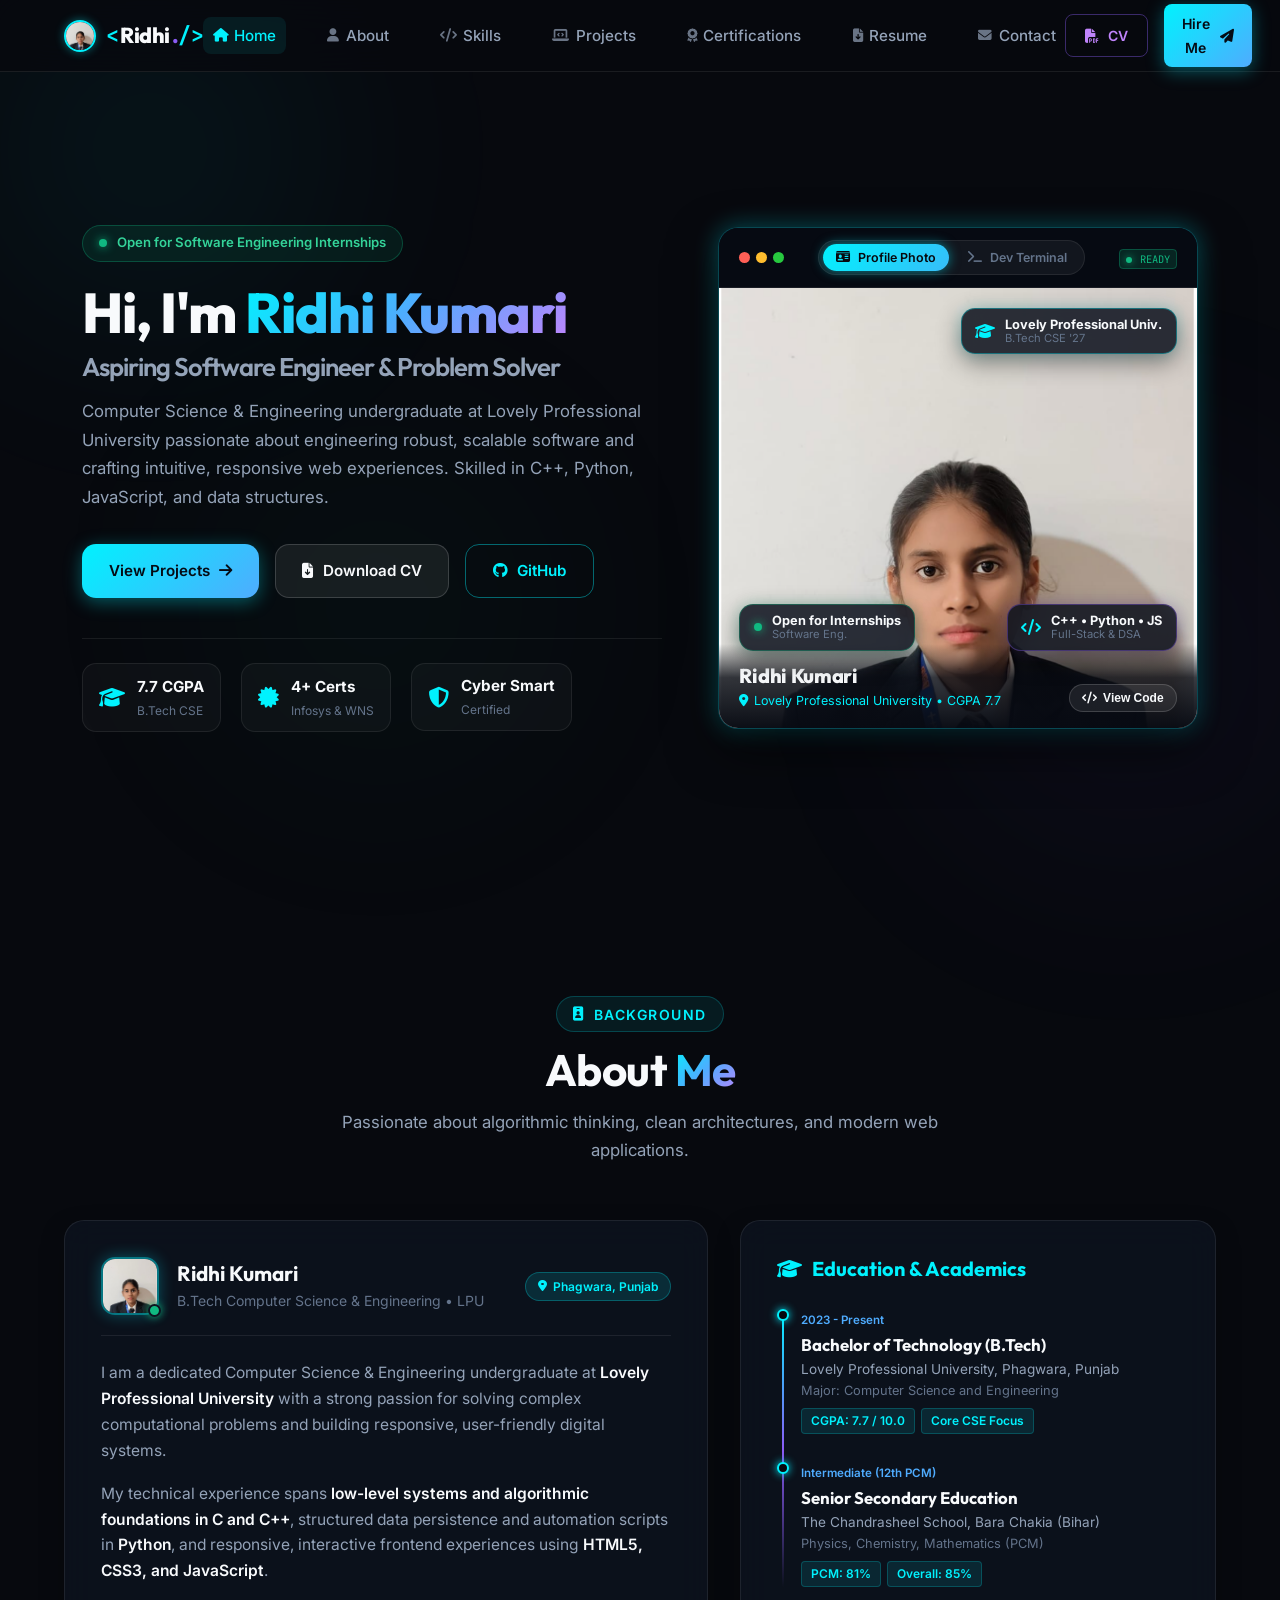
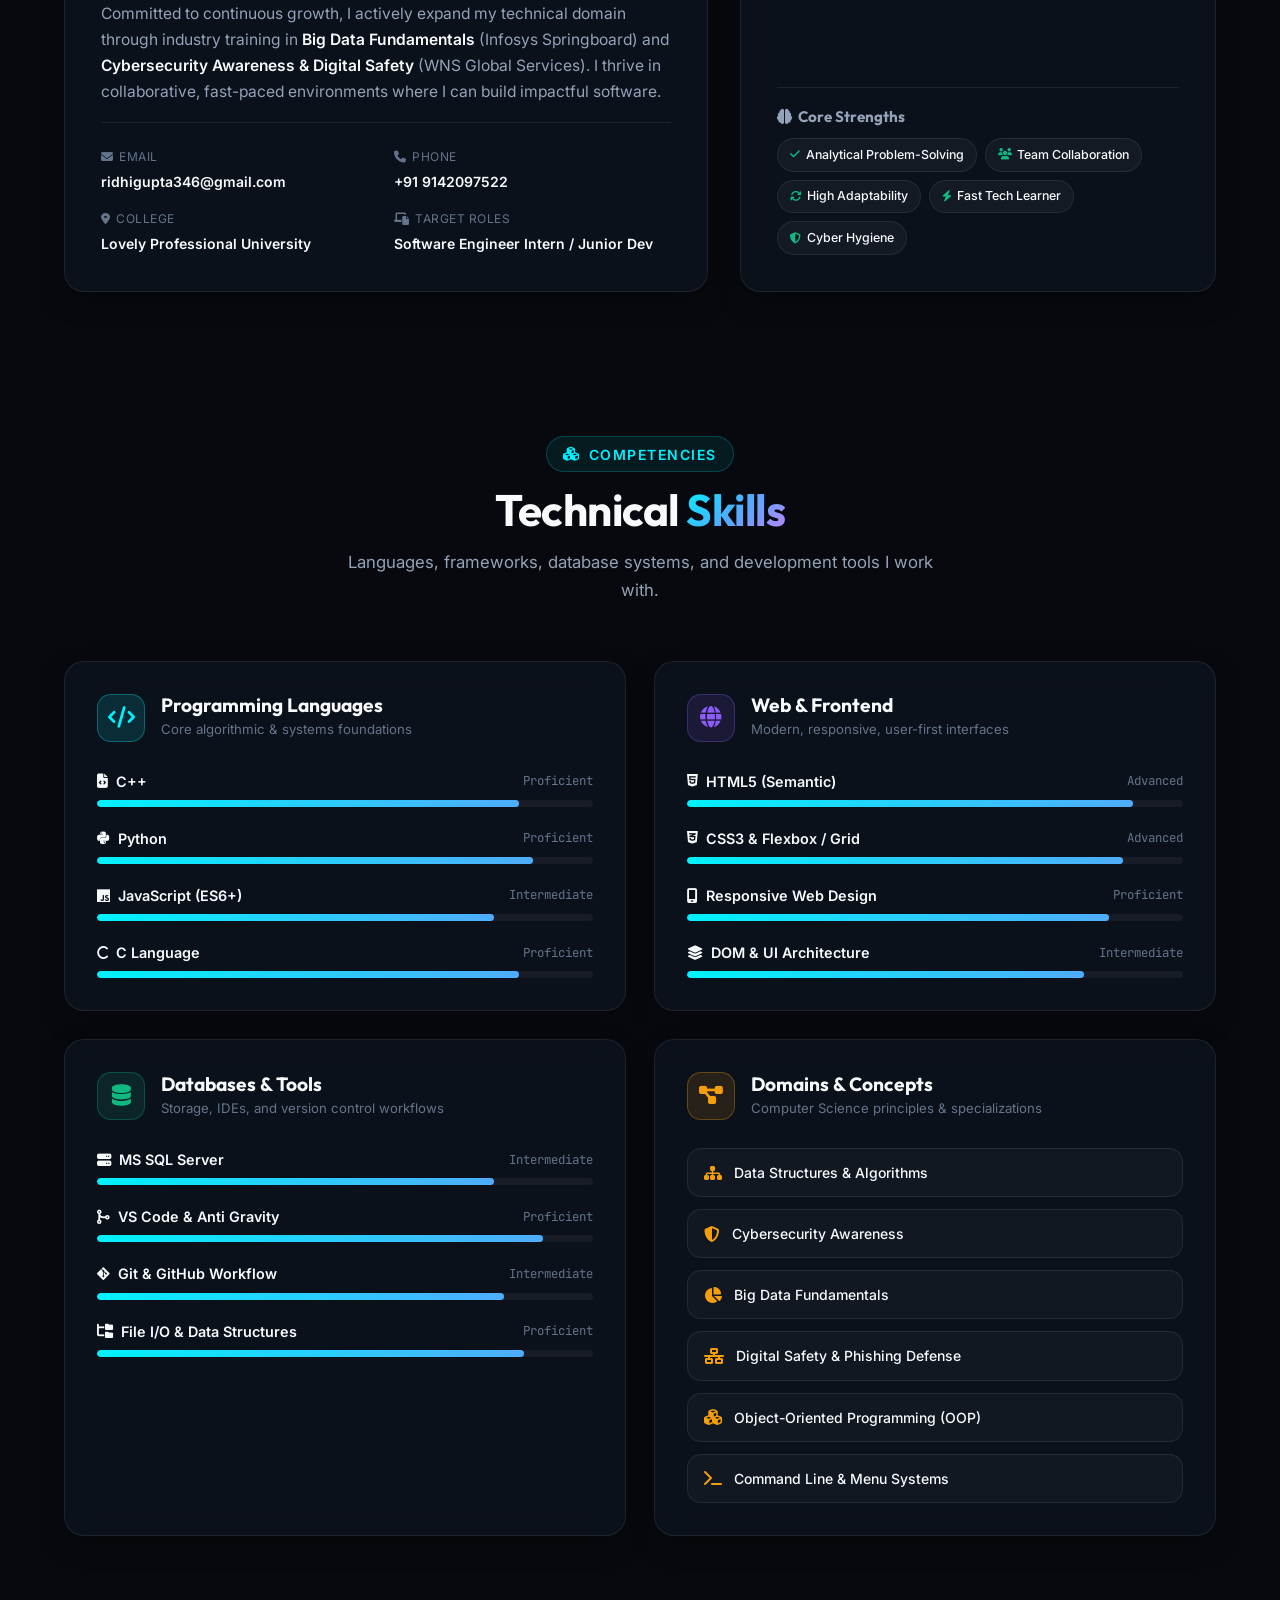
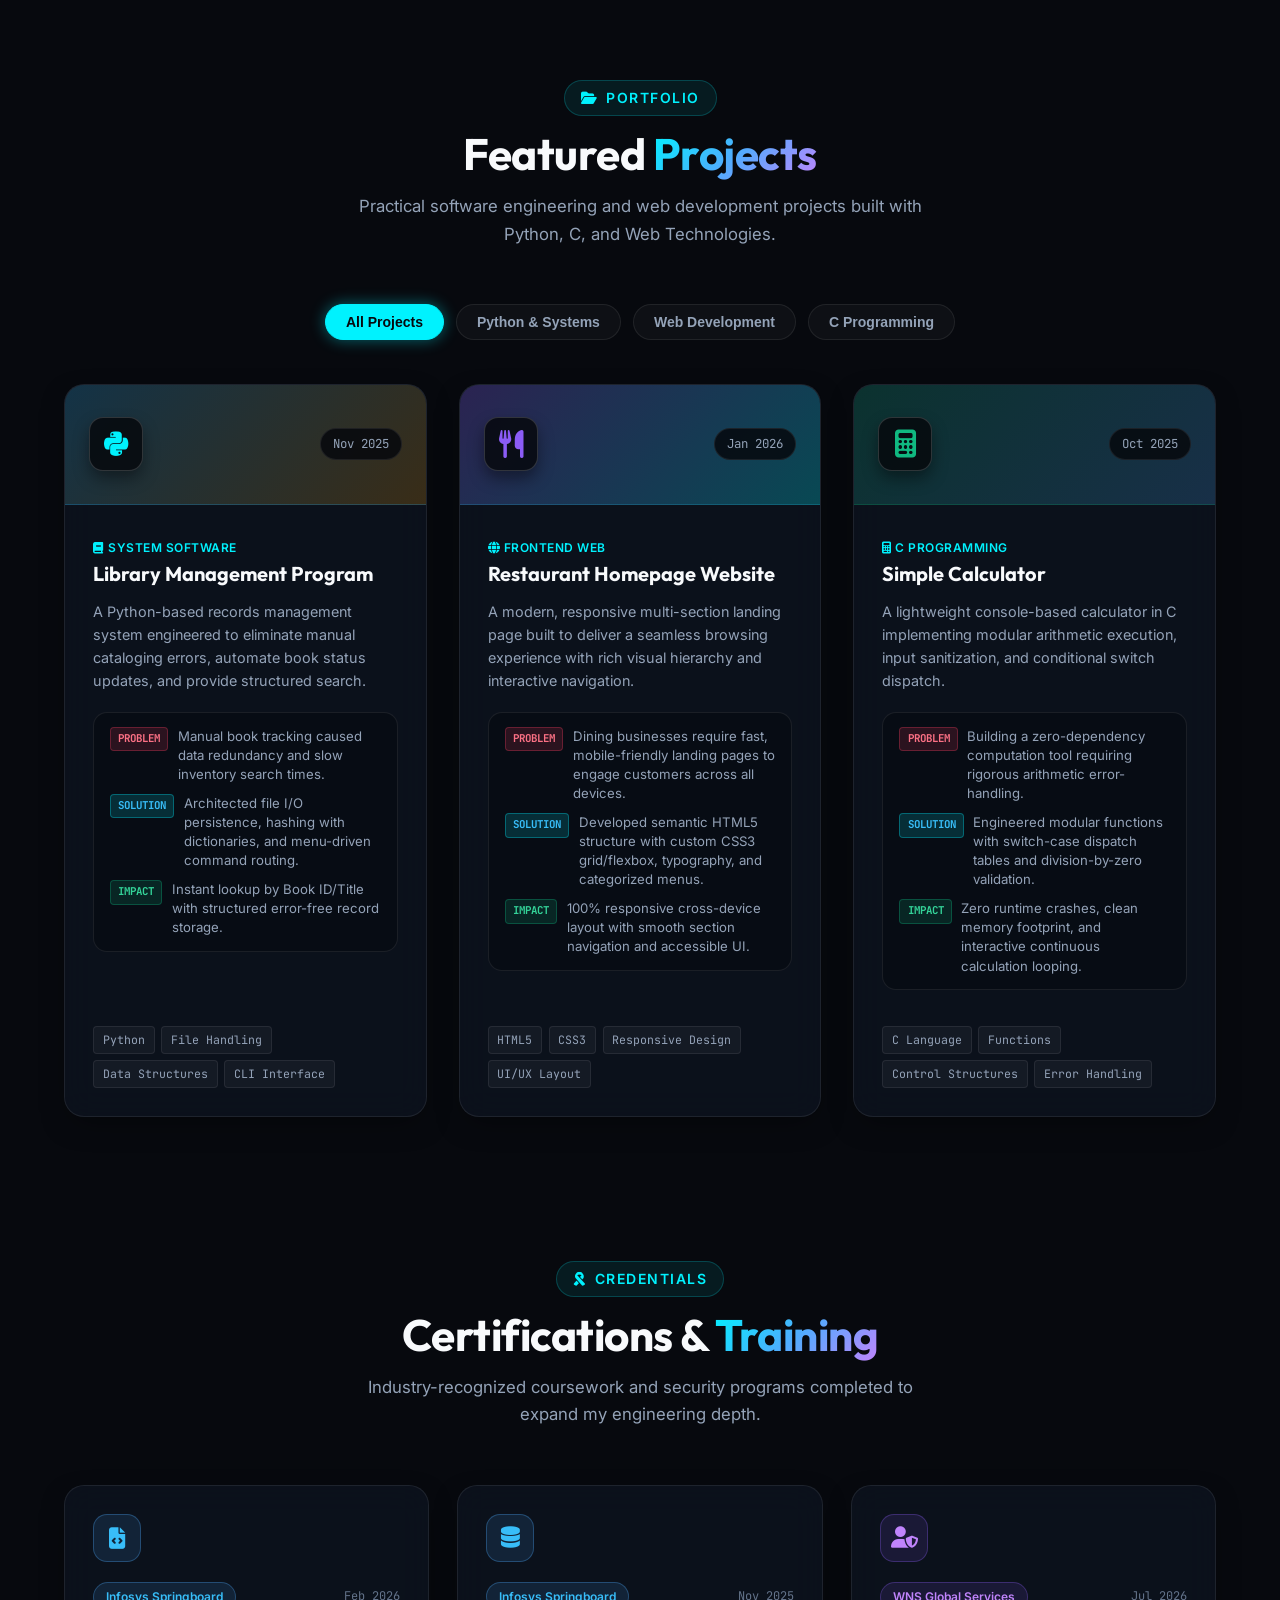
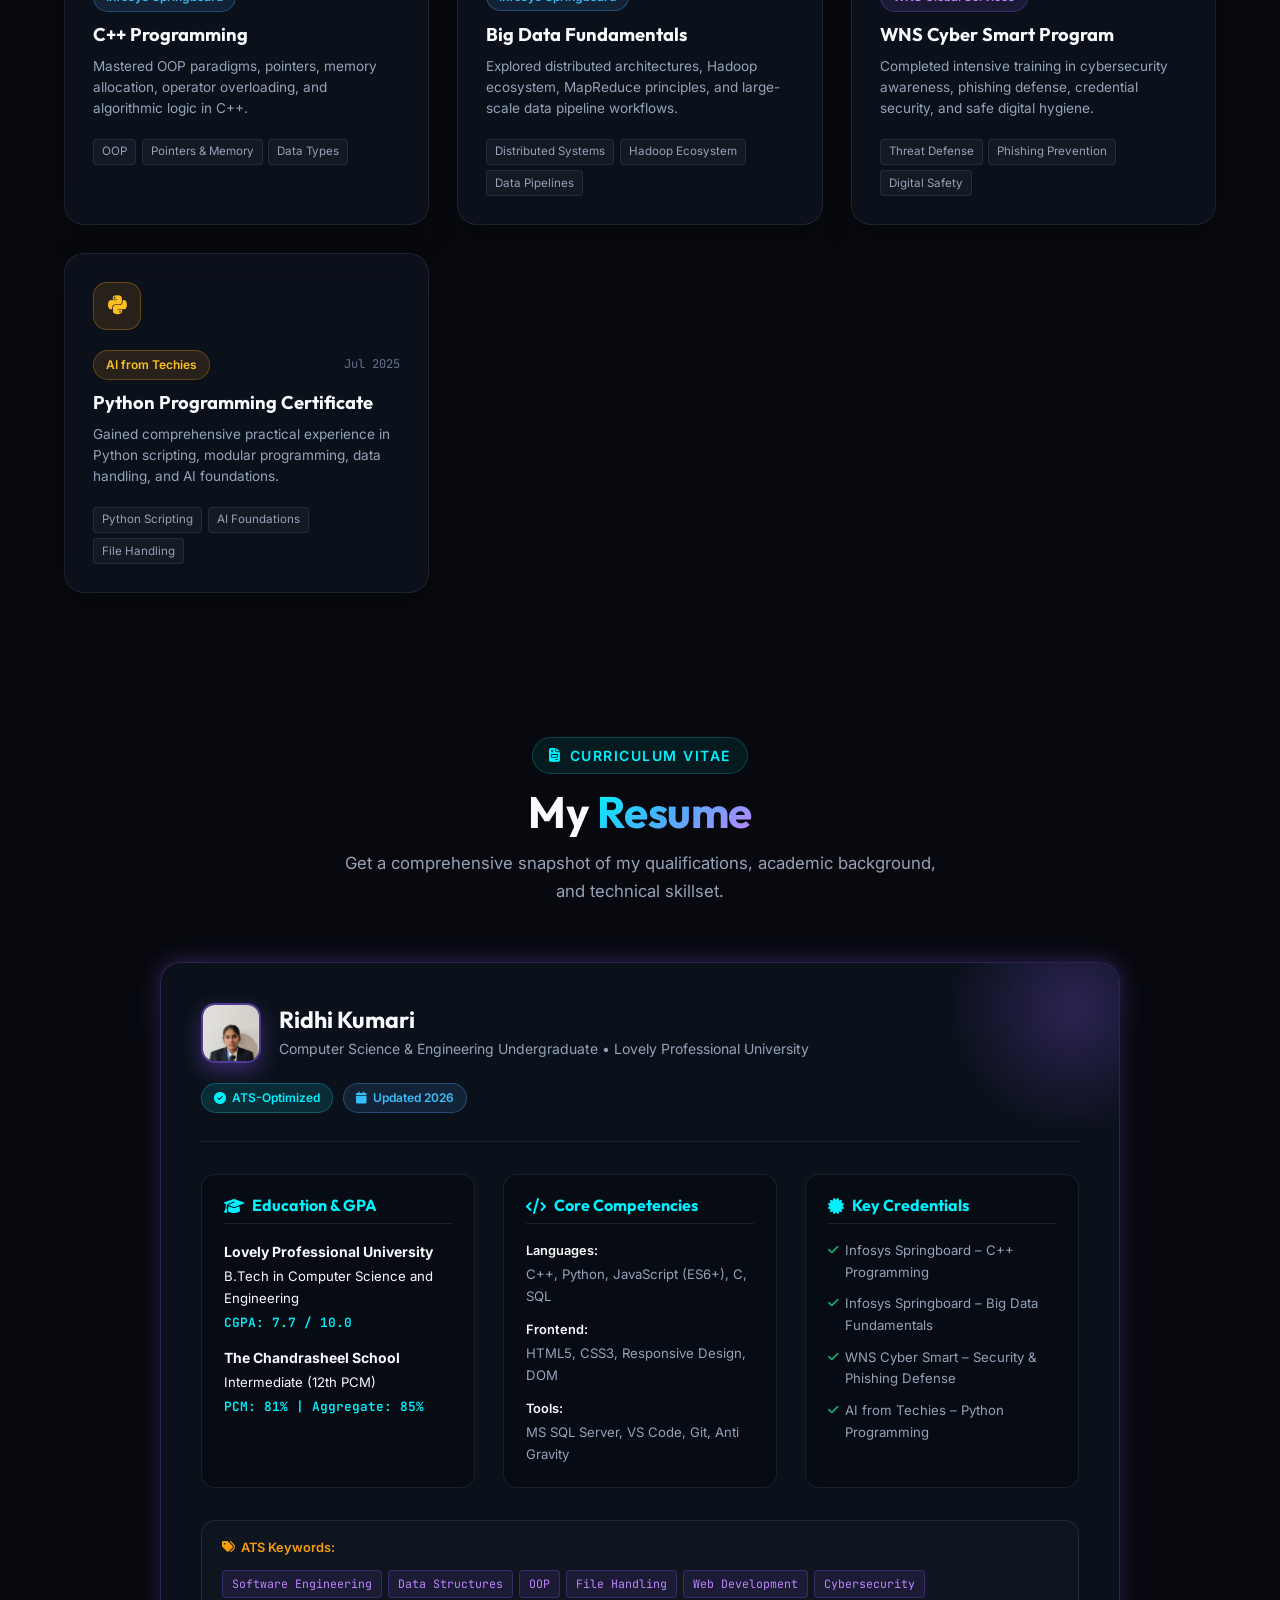
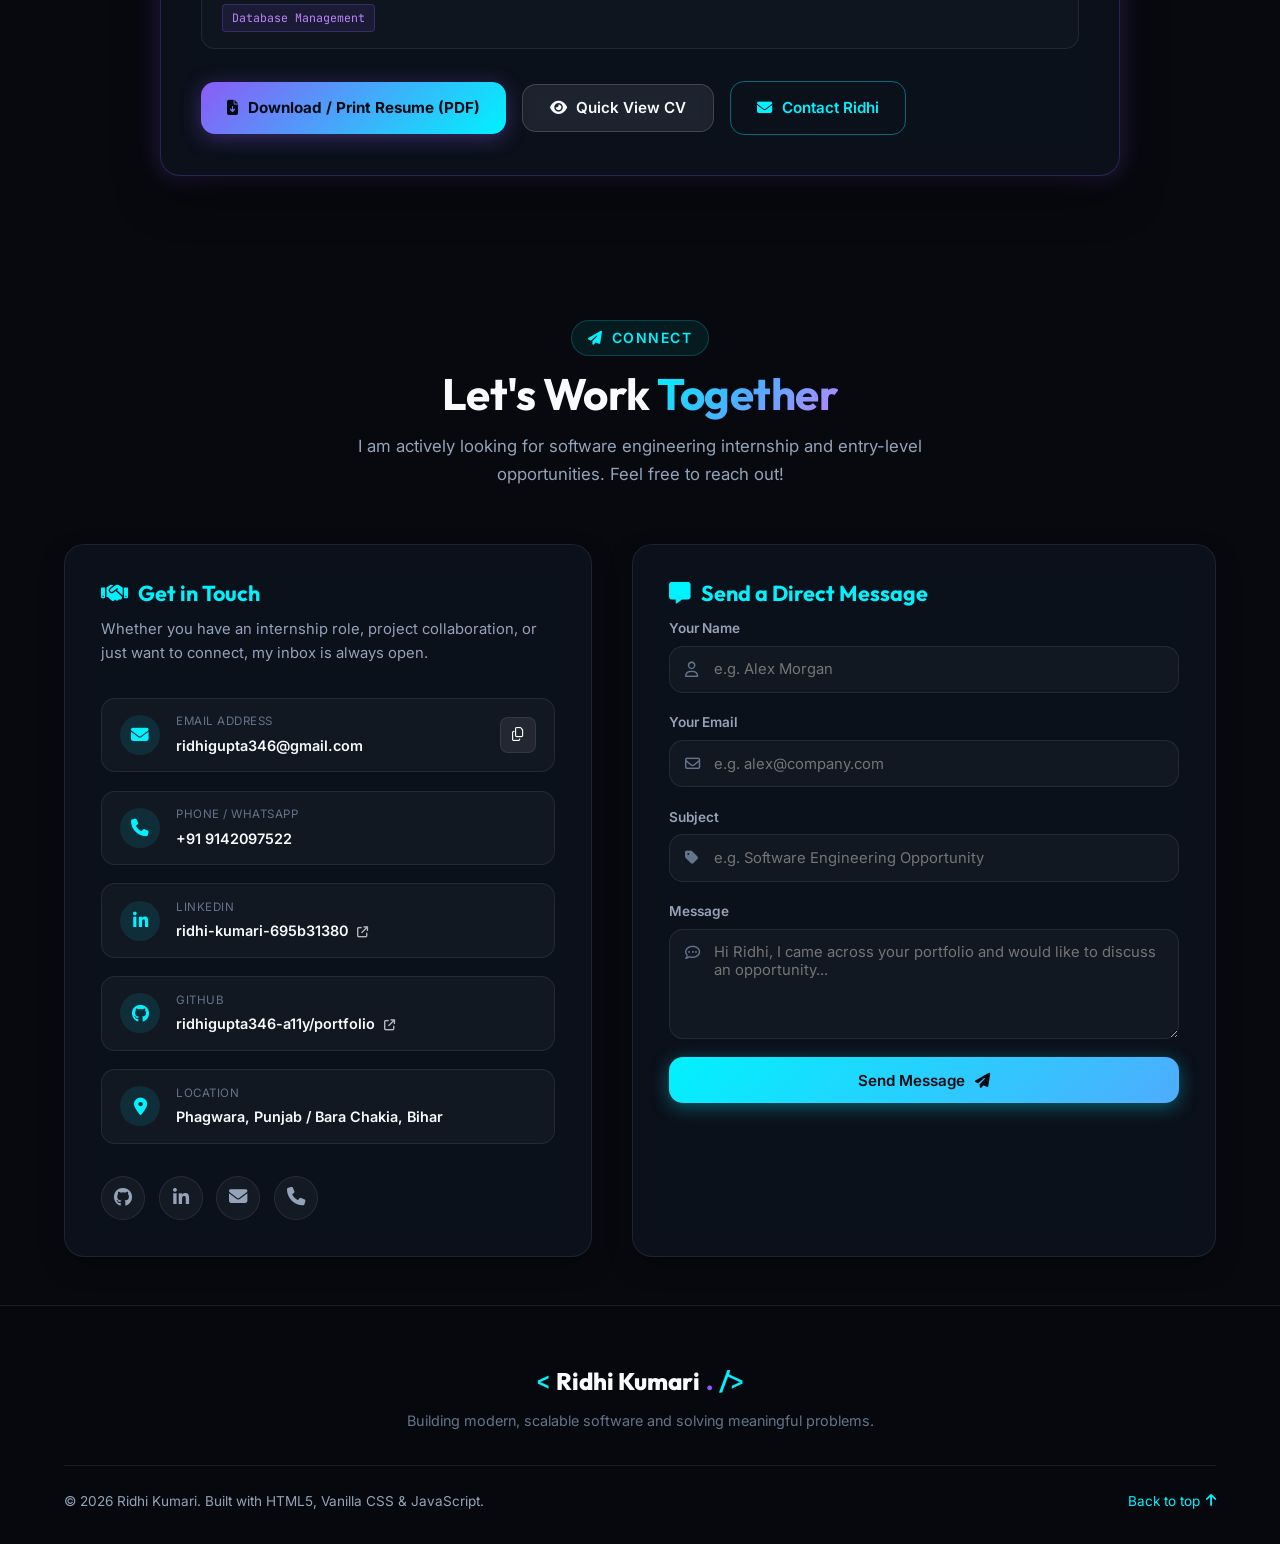
==== commit 6db4c439: "Add files via upload" ====
--- a/index.html
+++ b/index.html
@@ -557,7 +557,7 @@
         <div class="section-header text-center">
           <span class="section-subtitle"><i class="fa-solid fa-folder-open"></i> Portfolio</span>
           <h2 class="section-title">Featured <span class="gradient-text">Projects</span></h2>
-          <p class="section-desc">Action-oriented engineering projects showcasing practical problem solving and robust architecture.</p>
+          <p class="section-desc">Practical software engineering and web development projects built with Python, C, and Web Technologies.</p>
         </div>
 
         <!-- Project Filter Buttons -->
@@ -610,17 +610,6 @@
                 <span class="tag">Data Structures</span>
                 <span class="tag">CLI Interface</span>
               </div>
-
-              <div class="project-actions">
-                <a href="https://github.com/ridhigupta346-a11y/portfolio" target="_blank" rel="noopener noreferrer" class="btn btn-sm btn-primary">
-                  <i class="fa-brands fa-github"></i>
-                  <span>Source Code</span>
-                </a>
-                <button class="btn btn-sm btn-outline modal-trigger" data-modal="modal-library">
-                  <i class="fa-solid fa-circle-info"></i>
-                  <span>Architecture</span>
-                </button>
-              </div>
             </div>
           </article>
 
@@ -665,17 +654,6 @@
                 <span class="tag">Responsive Design</span>
                 <span class="tag">UI/UX Layout</span>
               </div>
-
-              <div class="project-actions">
-                <a href="https://github.com/ridhigupta346-a11y/portfolio" target="_blank" rel="noopener noreferrer" class="btn btn-sm btn-primary">
-                  <i class="fa-brands fa-github"></i>
-                  <span>Source Code</span>
-                </a>
-                <button class="btn btn-sm btn-outline modal-trigger" data-modal="modal-restaurant">
-                  <i class="fa-solid fa-circle-info"></i>
-                  <span>Architecture</span>
-                </button>
-              </div>
             </div>
           </article>
 
@@ -690,8 +668,8 @@
 
             <div class="project-content">
               <div class="project-header">
-                <span class="project-type"><i class="fa-solid fa-microchip"></i> Systems / Core</span>
-                <h3 class="project-title">Arithmetic Computation Engine</h3>
+                <span class="project-type"><i class="fa-solid fa-calculator"></i> C Programming</span>
+                <h3 class="project-title">Simple Calculator</h3>
               </div>
 
               <p class="project-summary">
@@ -719,17 +697,6 @@
                 <span class="tag">Functions</span>
                 <span class="tag">Control Structures</span>
                 <span class="tag">Error Handling</span>
-              </div>
-
-              <div class="project-actions">
-                <a href="https://github.com/ridhigupta346-a11y/portfolio" target="_blank" rel="noopener noreferrer" class="btn btn-sm btn-primary">
-                  <i class="fa-brands fa-github"></i>
-                  <span>Source Code</span>
-                </a>
-                <button class="btn btn-sm btn-outline modal-trigger" data-modal="modal-calculator">
-                  <i class="fa-solid fa-circle-info"></i>
-                  <span>Architecture</span>
-                </button>
               </div>
             </div>
           </article>
@@ -1113,111 +1080,6 @@
     </div>
   </footer>
 
-  <!-- Interactive Project Preview Modals -->
-  <!-- Modal 1: Library Management Program -->
-  <div class="modal" id="modal-library">
-    <div class="modal-backdrop"></div>
-    <div class="modal-dialog glass-panel">
-      <button class="modal-close" aria-label="Close modal"><i class="fa-solid fa-xmark"></i></button>
-      <div class="modal-header">
-        <span class="badge badge-accent">System Software</span>
-        <h3 class="modal-title">Library Management Program (Python)</h3>
-      </div>
-      <div class="modal-body">
-        <h4><i class="fa-solid fa-diagram-project"></i> Architectural Overview</h4>
-        <p>The system is organized into modular Python layers designed to handle high-frequency book cataloging, checkout queries, and persistent file storage without external databases.</p>
-        
-        <h4><i class="fa-solid fa-layer-group"></i> Key Engineering Highlights</h4>
-        <ul class="modal-list">
-          <li><strong>Data Structures:</strong> Utilized nested Python dictionaries and lists for instant lookup by Book ID.</li>
-          <li><strong>File I/O Serialization:</strong> Automated read/write loops persisting record changes across program executions.</li>
-          <li><strong>Input Sanitization:</strong> Protected menu navigation against invalid user inputs and type errors.</li>
-        </ul>
-
-        <div class="modal-tech-stack">
-          <span class="tag">Python 3</span>
-          <span class="tag">File Handling</span>
-          <span class="tag">Structured Control Flow</span>
-          <span class="tag">Data Structures</span>
-        </div>
-      </div>
-      <div class="modal-footer">
-        <a href="https://github.com/ridhigupta346-a11y/portfolio" target="_blank" rel="noopener noreferrer" class="btn btn-sm btn-primary">
-          <i class="fa-brands fa-github"></i> View Repository
-        </a>
-      </div>
-    </div>
-  </div>
-
-  <!-- Modal 2: Restaurant Homepage -->
-  <div class="modal" id="modal-restaurant">
-    <div class="modal-backdrop"></div>
-    <div class="modal-dialog glass-panel">
-      <button class="modal-close" aria-label="Close modal"><i class="fa-solid fa-xmark"></i></button>
-      <div class="modal-header">
-        <span class="badge badge-accent">Frontend Web</span>
-        <h3 class="modal-title">Restaurant Homepage Website</h3>
-      </div>
-      <div class="modal-body">
-        <h4><i class="fa-solid fa-desktop"></i> UI/UX & Layout Architecture</h4>
-        <p>Developed to demonstrate best practices in modern web development, typography hierarchy, responsive breakpoints, and engaging micro-interactions.</p>
-        
-        <h4><i class="fa-solid fa-layer-group"></i> Key Engineering Highlights</h4>
-        <ul class="modal-list">
-          <li><strong>Grid & Flexbox Layouts:</strong> Engineered flexible menu card arrangements adapting dynamically from mobile (1 column) to ultra-wide displays (4 columns).</li>
-          <li><strong>Semantic HTML5:</strong> Structured with accessible tags (nav, section, article, footer) for optimal SEO.</li>
-          <li><strong>Performance:</strong> Lightweight, zero external CSS framework dependencies for lightning-fast page loading.</li>
-        </ul>
-
-        <div class="modal-tech-stack">
-          <span class="tag">HTML5</span>
-          <span class="tag">CSS3 Grid & Flexbox</span>
-          <span class="tag">Responsive Breakpoints</span>
-          <span class="tag">UI/UX</span>
-        </div>
-      </div>
-      <div class="modal-footer">
-        <a href="https://github.com/ridhigupta346-a11y/portfolio" target="_blank" rel="noopener noreferrer" class="btn btn-sm btn-primary">
-          <i class="fa-brands fa-github"></i> View Repository
-        </a>
-      </div>
-    </div>
-  </div>
-
-  <!-- Modal 3: C Calculator -->
-  <div class="modal" id="modal-calculator">
-    <div class="modal-backdrop"></div>
-    <div class="modal-dialog glass-panel">
-      <button class="modal-close" aria-label="Close modal"><i class="fa-solid fa-xmark"></i></button>
-      <div class="modal-header">
-        <span class="badge badge-accent">Systems / Core</span>
-        <h3 class="modal-title">Arithmetic Computation Engine (C)</h3>
-      </div>
-      <div class="modal-body">
-        <h4><i class="fa-solid fa-microchip"></i> Systems Logic Overview</h4>
-        <p>Built to demonstrate rigorous control flow, function pointers/dispatching, and low-level arithmetic execution with zero dependencies.</p>
-        
-        <h4><i class="fa-solid fa-layer-group"></i> Key Engineering Highlights</h4>
-        <ul class="modal-list">
-          <li><strong>Modular Dispatching:</strong> Clean separation of mathematical operators into dedicated pure functions.</li>
-          <li><strong>Defensive Programming:</strong> Input verification preventing divide-by-zero crashes and invalid character entries.</li>
-          <li><strong>Memory Efficiency:</strong> Executed entirely within low memory footprint with immediate variable reuse.</li>
-        </ul>
-
-        <div class="modal-tech-stack">
-          <span class="tag">C Language</span>
-          <span class="tag">Modular Functions</span>
-          <span class="tag">Conditional Logic</span>
-          <span class="tag">Defensive Programming</span>
-        </div>
-      </div>
-      <div class="modal-footer">
-        <a href="https://github.com/ridhigupta346-a11y/portfolio" target="_blank" rel="noopener noreferrer" class="btn btn-sm btn-primary">
-          <i class="fa-brands fa-github"></i> View Repository
-        </a>
-      </div>
-    </div>
-  </div>
 
   <!-- Modal 4: Quick View CV Modal -->
   <div class="modal" id="modal-resume-view" role="dialog" aria-modal="true" aria-labelledby="resume-modal-title">
--- a/styles.css
+++ b/styles.css
@@ -198,6 +198,7 @@
 .gradient-text {
   background: linear-gradient(135deg, var(--accent-cyan) 0%, var(--accent-blue) 50%, var(--accent-purple) 100%);
   -webkit-background-clip: text;
+  background-clip: text;
   -webkit-text-fill-color: transparent;
   display: inline-block;
 }
@@ -1538,7 +1539,8 @@
   display: flex;
   flex-wrap: wrap;
   gap: 0.4rem;
-  margin-bottom: 1.5rem;
+  margin-top: auto;
+  padding-top: 1rem;
 }
 
 .tag {
@@ -1549,12 +1551,6 @@
   padding: 0.2rem 0.55rem;
   border-radius: 4px;
   border: 1px solid var(--border-glass);
-}
-
-.project-actions {
-  display: flex;
-  gap: 0.75rem;
-  margin-top: auto;
 }
 
 /* ==========================================================================
